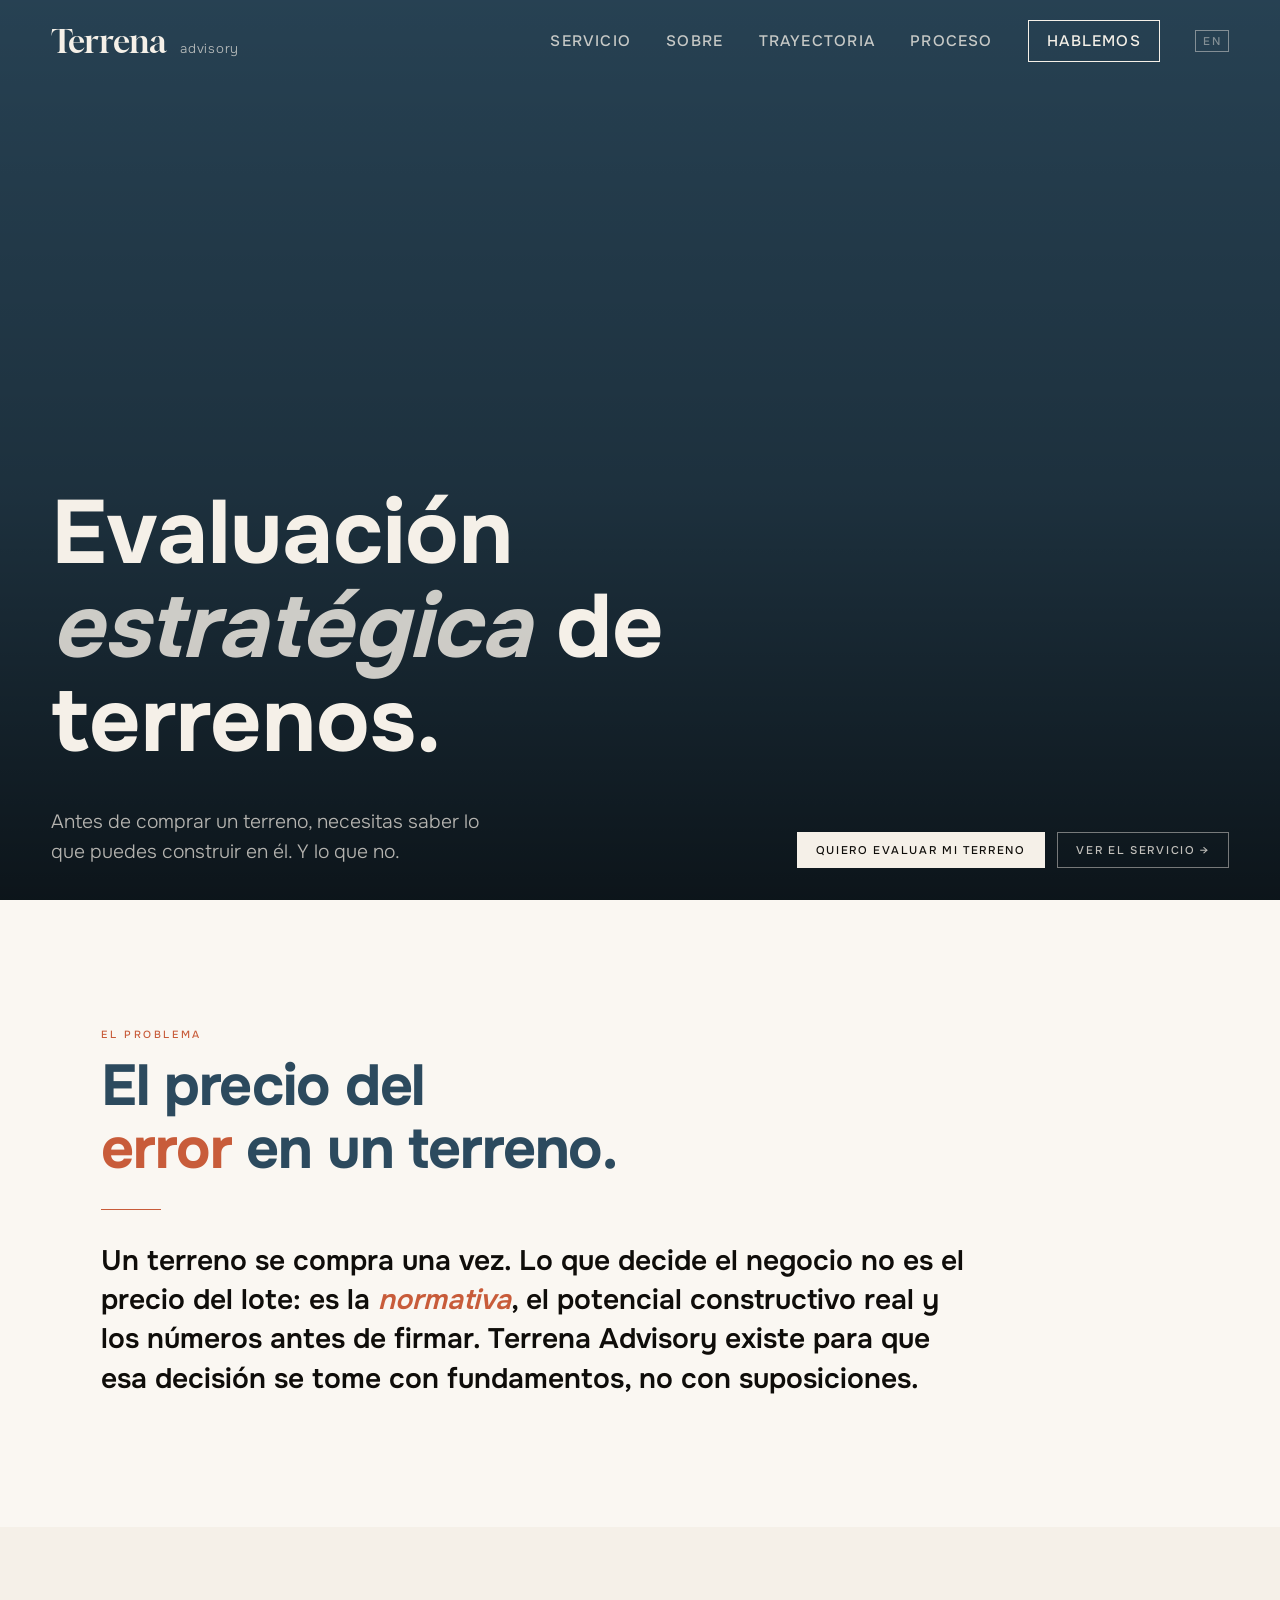
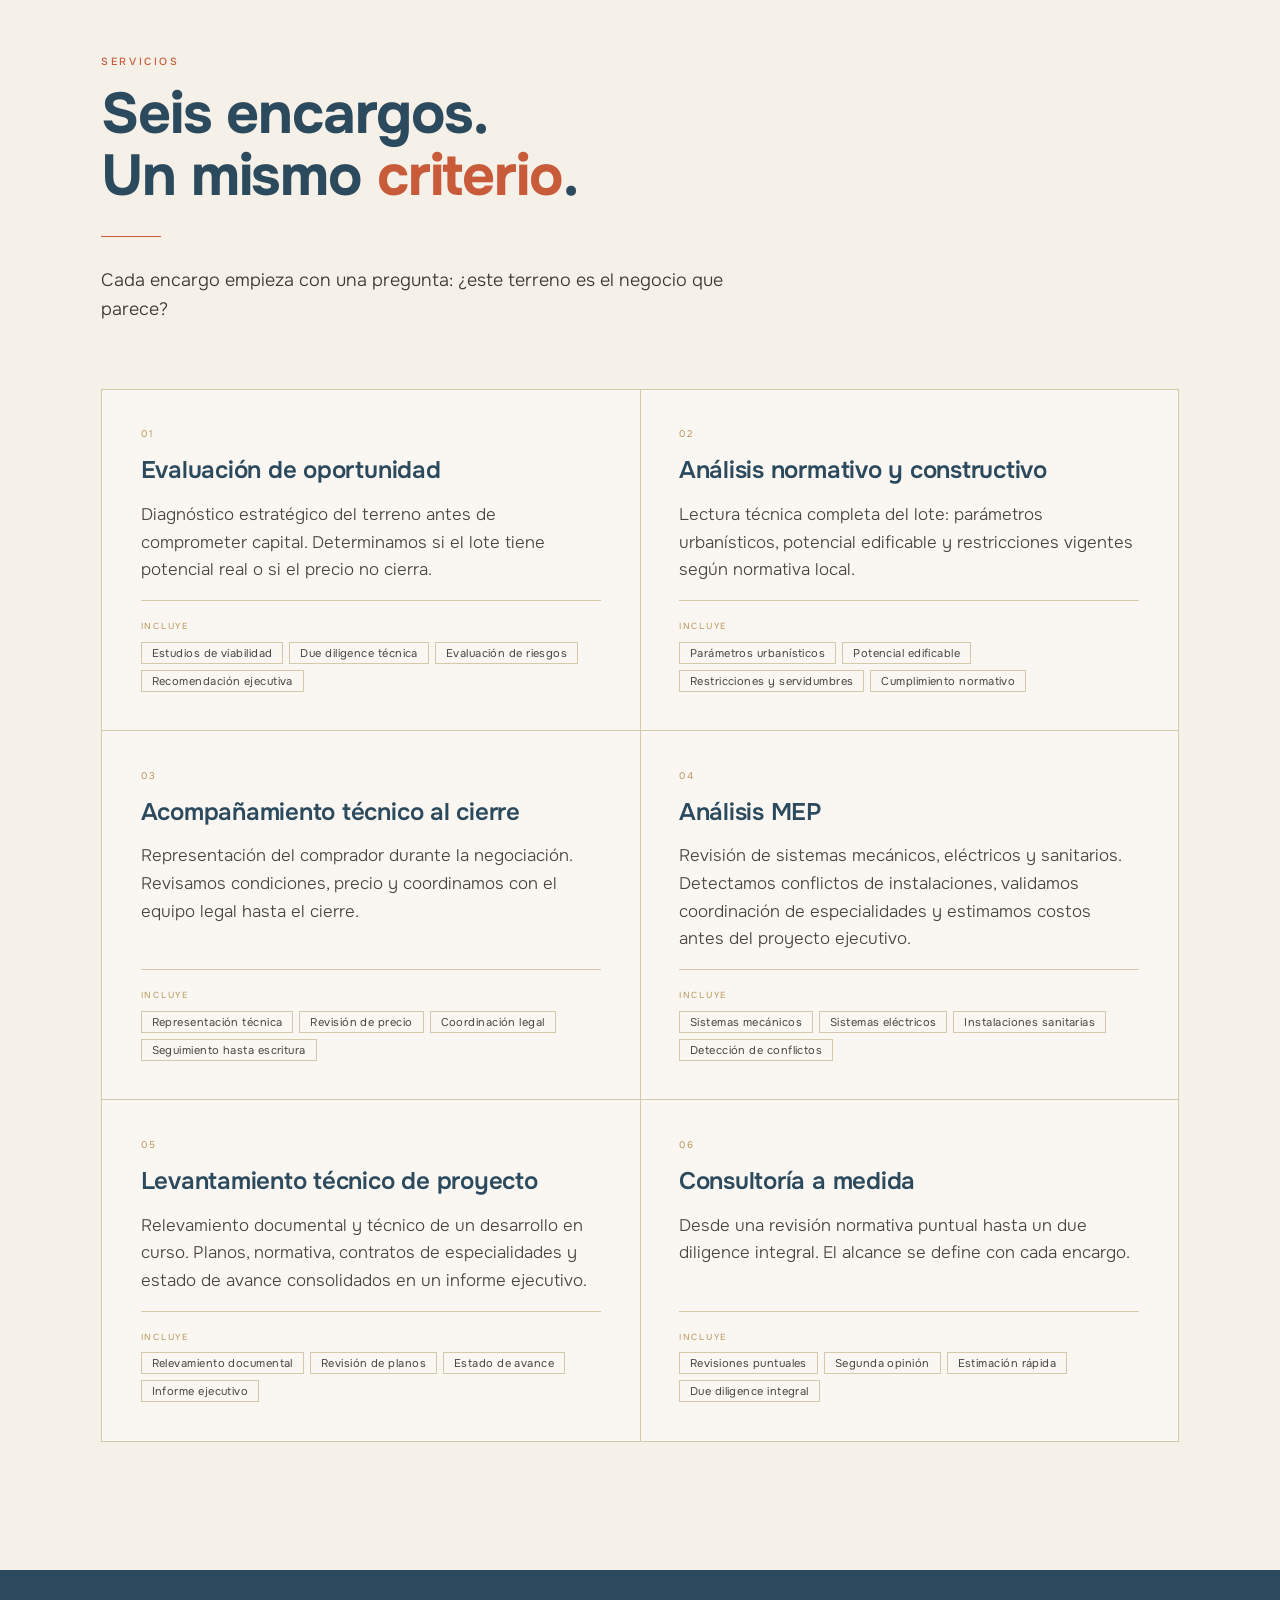
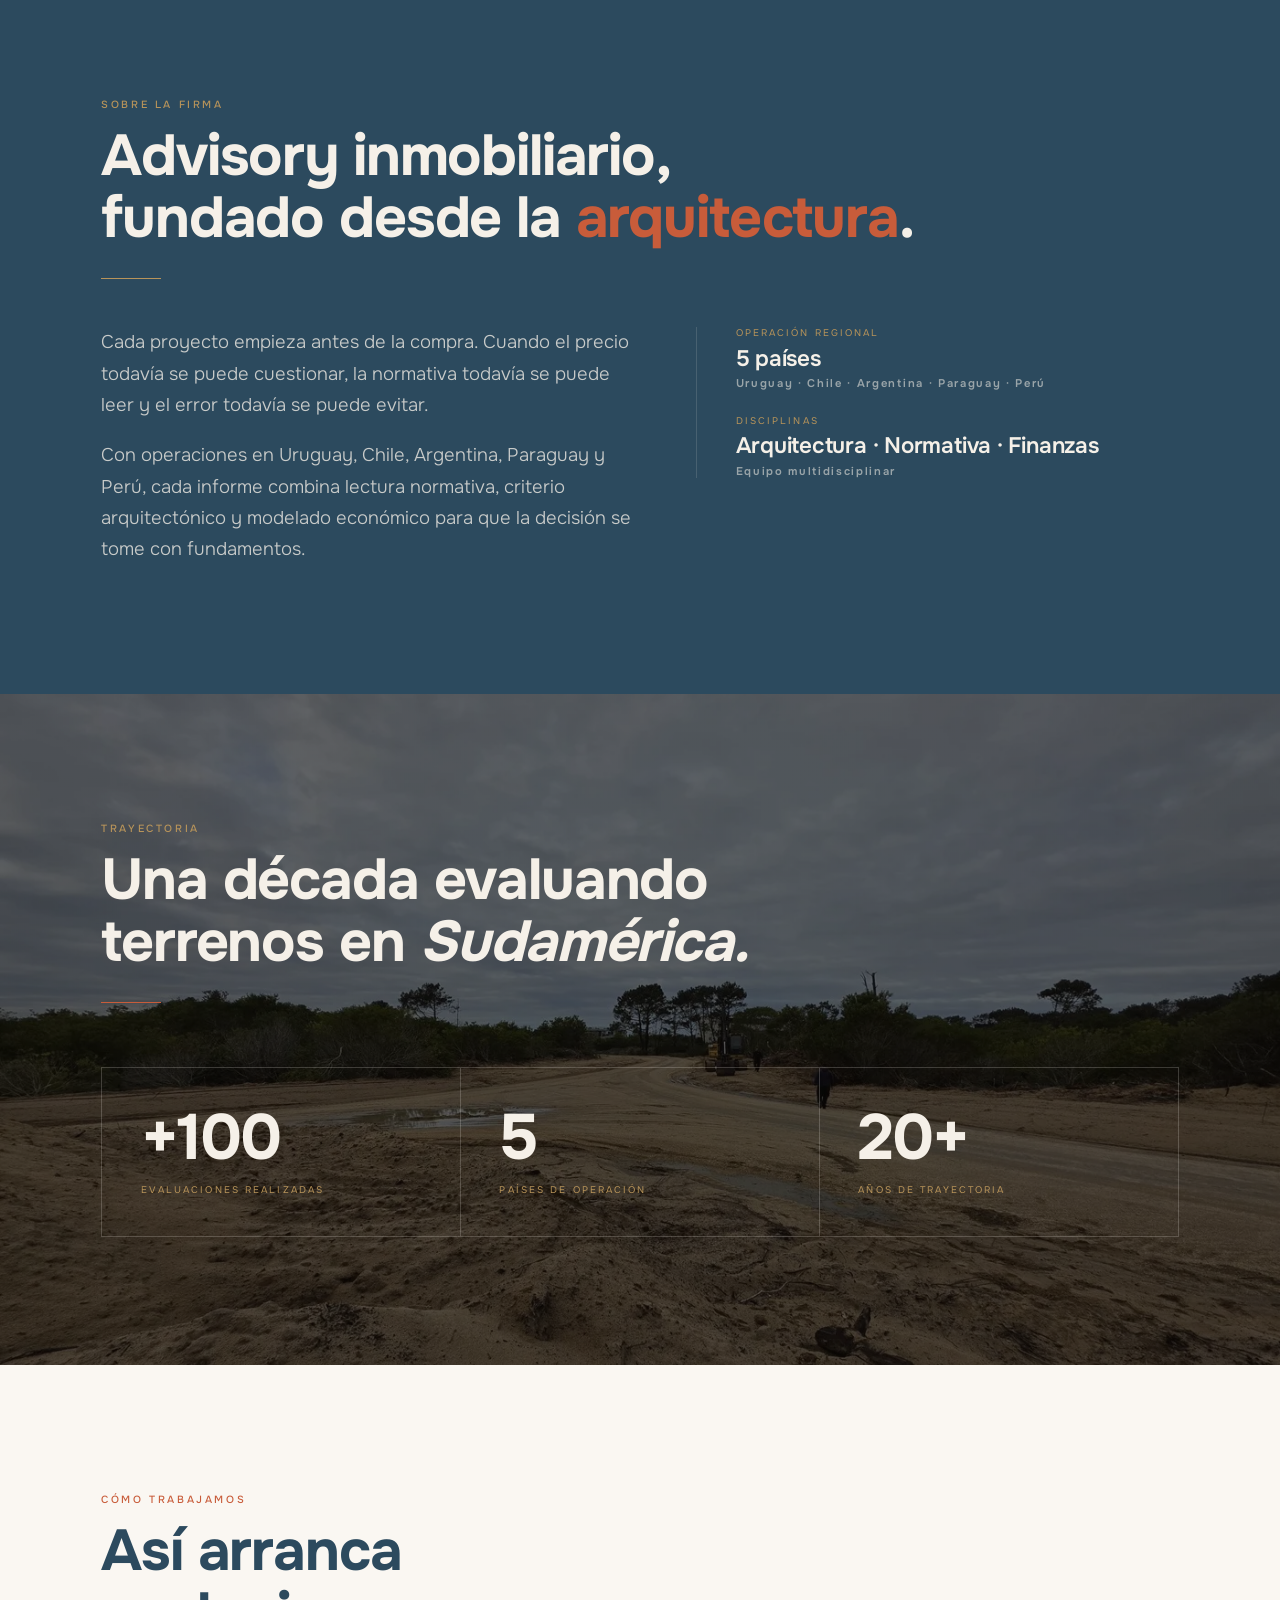
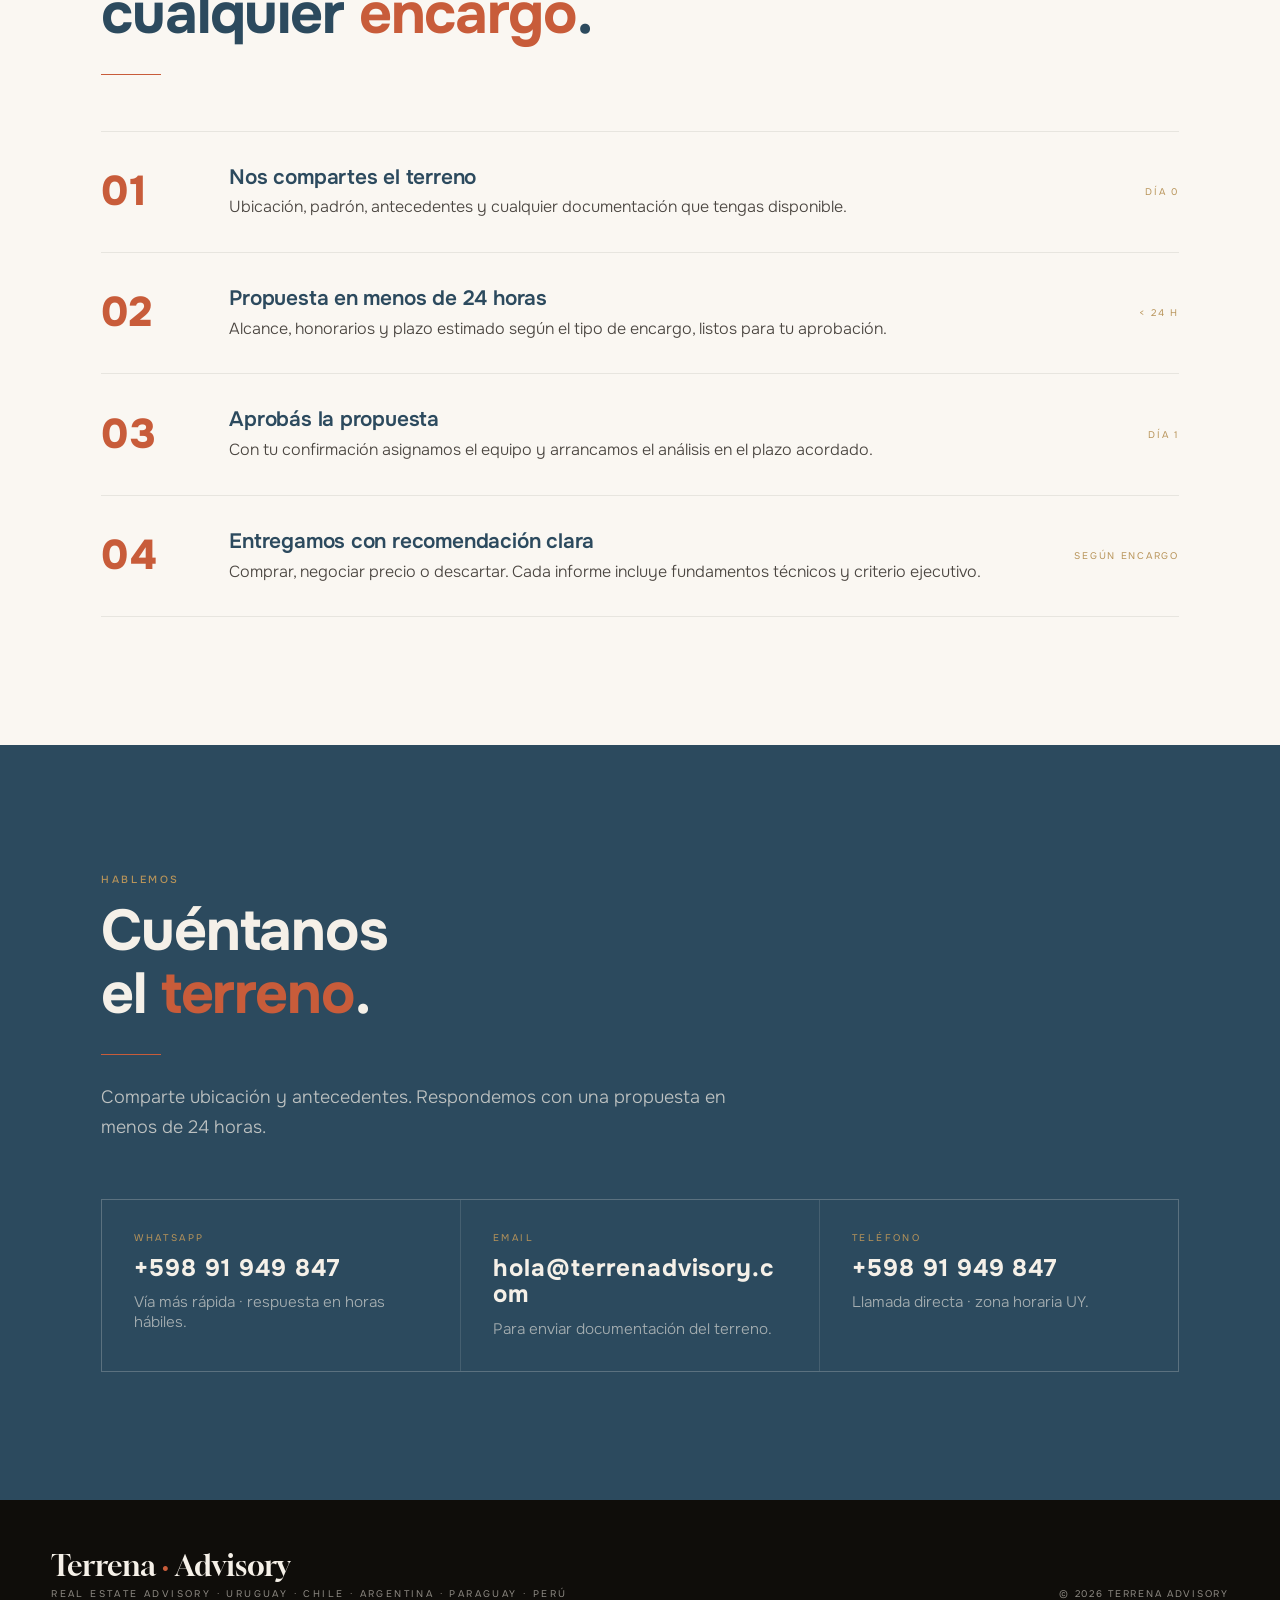
==== index.html @ b303e1d8 "Add MEP analysis and technical survey services (ES) — expand from 4 to 6 service cards" ====
<!DOCTYPE html>
<html lang="es">
<head>
<meta charset="UTF-8" />
<meta name="viewport" content="width=device-width, initial-scale=1.0" />
<title>Terrena Advisory — Evaluación estratégica de terrenos antes de comprar</title>
<meta name="description" content="Firma de advisory inmobiliario fundada desde la arquitectura. Evaluación normativa, potencial constructivo y viabilidad económica de terrenos en Uruguay, Chile, Argentina, Paraguay y Perú." />
<meta name="theme-color" content="#2c4a5e" />
<meta property="og:title" content="Terrena Advisory — Evaluación estratégica de terrenos" />
<meta property="og:description" content="Antes de comprar un terreno, necesitas saber exactamente qué puedes hacer con él. Firma de advisory inmobiliario en Uruguay, Chile, Argentina, Paraguay y Perú." />
<meta property="og:type" content="website" />
<meta property="og:url" content="https://terrenadvisory.com" />
<meta property="og:locale" content="es_ES" />
<meta name="twitter:card" content="summary_large_image" />

<link rel="preconnect" href="https://fonts.googleapis.com" />
<link rel="preconnect" href="https://fonts.gstatic.com" crossorigin />
<link rel="preload" as="style" href="https://fonts.googleapis.com/css2?family=Gloock&family=Onest:wght@100..900&display=swap" />
<link rel="stylesheet" href="https://fonts.googleapis.com/css2?family=Gloock&family=Onest:wght@100..900&display=swap" media="print" onload="this.media='all'" />
<noscript><link rel="stylesheet" href="https://fonts.googleapis.com/css2?family=Gloock&family=Onest:wght@100..900&display=swap" /></noscript>
<link rel="canonical" href="https://terrenadvisory.com/" />
<link rel="alternate" hreflang="es" href="https://terrenadvisory.com/" />
<link rel="alternate" hreflang="en" href="https://terrenadvisory.com/en/" />
<link rel="alternate" hreflang="x-default" href="https://terrenadvisory.com/" />

<link rel="stylesheet" href="css/style.css" />

<script type="application/ld+json">
{
  "@context": "https://schema.org",
  "@type": "ProfessionalService",
  "name": "Terrena Advisory",
  "url": "https://terrenadvisory.com",
  "description": "Firma de advisory inmobiliario especializada en evaluación pre-compra de terrenos.",
  "areaServed": ["Uruguay", "Chile", "Argentina", "Paraguay", "Perú"],
  "founder": {
    "@type": "Person",
    "name": "Diego Salinas Rivera"
  },
  "telephone": "+598 91949847",
  "email": "diego@terrenadvisory.com"
}
</script>
</head>
<body>

<!-- ── HEADER ── -->
<header class="site-header" id="siteHeader">
  <a href="#top" class="brand">
    <b>Terrena</b><i>advisory</i>
  </a>
  <nav class="nav">
    <a href="#servicios">Servicio</a>
    <a href="#sobre">Sobre</a>
    <a href="#casos">Trayectoria</a>
    <a href="#proceso">Proceso</a>
    <a href="#contacto" class="nav-cta">Hablemos</a>
    <a href="/en/" class="nav-lang">EN</a>
  </nav>
  <button class="hamburger" aria-label="Abrir menú" aria-expanded="false" id="hamburger">
    <span></span><span></span><span></span>
  </button>
</header>

<!-- mobile menu -->
<div class="mobile-menu" role="dialog" aria-modal="true" id="mobileMenu" aria-label="Menú de navegación">
  <a href="#servicios">Servicio</a>
  <a href="#sobre">Sobre</a>
  <a href="#casos">Trayectoria</a>
  <a href="#proceso">Proceso</a>
  <a href="#contacto" class="mobile-cta">Hablemos →</a>
  <a href="/en/" class="mobile-lang">EN</a>
</div>

<!-- ── HERO ── -->
<section class="hero" id="top">
  <video class="hero-video" autoplay muted loop playsinline>
    <source src="video/hero.mp4" type="video/mp4">
  </video>
  <div class="hero-overlay"></div>
  <div class="hero-inner">
    <h1 class="hero-title">
      Evaluación
      <em>estratégica</em>
      de terrenos.
    </h1>
    <div class="hero-bottom">
      <p class="hero-sub">
        Antes de comprar un terreno, necesitas saber lo que puedes construir en él. Y lo que no.
      </p>
      <div class="hero-actions">
        <a href="#contacto" class="btn btn-primary">Quiero evaluar mi terreno</a>
        <a href="#servicios" class="btn btn-ghost">Ver el servicio →</a>
      </div>
    </div>
  </div>
</section>

<!-- ── PITCH ── -->
<section class="pitch-bg">
  <div class="section-inner">
    <div class="section-label">El problema</div>
    <h2 class="section-title">El precio del<br><span class="accent">error</span> en un terreno.</h2>
    <div class="divider"></div>
    <p class="pitch-claim">
      Un terreno se compra una vez. Lo que decide el negocio no es el precio del lote: es la <em>normativa</em>, el potencial constructivo real y los números antes de firmar. Terrena Advisory existe para que esa decisión se tome con fundamentos, no con suposiciones.
    </p>
  </div>
</section>

<!-- ── SERVICIOS ── -->
<section class="pillars-bg" id="servicios">
  <div class="section-inner">
    <div class="section-label">Servicios</div>
    <h2 class="section-title">Seis encargos.<br>Un mismo <span class="accent">criterio</span>.</h2>
    <div class="divider"></div>
    <p class="section-intro">
      Cada encargo empieza con una pregunta: ¿este terreno es el negocio que parece?
    </p>

    <div class="pillars-grid">
      <article class="pillar">
        <div class="pillar-n">01</div>
        <h3 class="pillar-title">Evaluación de oportunidad</h3>
        <p class="pillar-body">
          Diagnóstico estratégico del terreno antes de comprometer capital. Determinamos si el lote tiene potencial real o si el precio no cierra.
        </p>
        <div class="pillar-sub">
          <div class="pillar-sub-label">Incluye</div>
          <div class="pillar-tags">
            <span class="pillar-tag">Estudios de viabilidad</span>
            <span class="pillar-tag">Due diligence técnica</span>
            <span class="pillar-tag">Evaluación de riesgos</span>
            <span class="pillar-tag">Recomendación ejecutiva</span>
          </div>
        </div>
      </article>

      <article class="pillar">
        <div class="pillar-n">02</div>
        <h3 class="pillar-title">Análisis normativo y constructivo</h3>
        <p class="pillar-body">
          Lectura técnica completa del lote: parámetros urbanísticos, potencial edificable y restricciones vigentes según normativa local.
        </p>
        <div class="pillar-sub">
          <div class="pillar-sub-label">Incluye</div>
          <div class="pillar-tags">
            <span class="pillar-tag">Parámetros urbanísticos</span>
            <span class="pillar-tag">Potencial edificable</span>
            <span class="pillar-tag">Restricciones y servidumbres</span>
            <span class="pillar-tag">Cumplimiento normativo</span>
          </div>
        </div>
      </article>

      <article class="pillar">
        <div class="pillar-n">03</div>
        <h3 class="pillar-title">Acompañamiento técnico al cierre</h3>
        <p class="pillar-body">
          Representación del comprador durante la negociación. Revisamos condiciones, precio y coordinamos con el equipo legal hasta el cierre.
        </p>
        <div class="pillar-sub">
          <div class="pillar-sub-label">Incluye</div>
          <div class="pillar-tags">
            <span class="pillar-tag">Representación técnica</span>
            <span class="pillar-tag">Revisión de precio</span>
            <span class="pillar-tag">Coordinación legal</span>
            <span class="pillar-tag">Seguimiento hasta escritura</span>
          </div>
        </div>
      </article>

      <article class="pillar">
        <div class="pillar-n">04</div>
        <h3 class="pillar-title">Análisis MEP</h3>
        <p class="pillar-body">
          Revisión de sistemas mecánicos, eléctricos y sanitarios. Detectamos conflictos de instalaciones, validamos coordinación de especialidades y estimamos costos antes del proyecto ejecutivo.
        </p>
        <div class="pillar-sub">
          <div class="pillar-sub-label">Incluye</div>
          <div class="pillar-tags">
            <span class="pillar-tag">Sistemas mecánicos</span>
            <span class="pillar-tag">Sistemas eléctricos</span>
            <span class="pillar-tag">Instalaciones sanitarias</span>
            <span class="pillar-tag">Detección de conflictos</span>
          </div>
        </div>
      </article>

      <article class="pillar">
        <div class="pillar-n">05</div>
        <h3 class="pillar-title">Levantamiento técnico de proyecto</h3>
        <p class="pillar-body">
          Relevamiento documental y técnico de un desarrollo en curso. Planos, normativa, contratos de especialidades y estado de avance consolidados en un informe ejecutivo.
        </p>
        <div class="pillar-sub">
          <div class="pillar-sub-label">Incluye</div>
          <div class="pillar-tags">
            <span class="pillar-tag">Relevamiento documental</span>
            <span class="pillar-tag">Revisión de planos</span>
            <span class="pillar-tag">Estado de avance</span>
            <span class="pillar-tag">Informe ejecutivo</span>
          </div>
        </div>
      </article>

      <article class="pillar">
        <div class="pillar-n">06</div>
        <h3 class="pillar-title">Consultoría a medida</h3>
        <p class="pillar-body">
          Desde una revisión normativa puntual hasta un due diligence integral. El alcance se define con cada encargo.
        </p>
        <div class="pillar-sub">
          <div class="pillar-sub-label">Incluye</div>
          <div class="pillar-tags">
            <span class="pillar-tag">Revisiones puntuales</span>
            <span class="pillar-tag">Segunda opinión</span>
            <span class="pillar-tag">Estimación rápida</span>
            <span class="pillar-tag">Due diligence integral</span>
          </div>
        </div>
      </article>
    </div>
  </div>
</section>

<!-- ── SOBRE ── -->
<section class="about-bg" id="sobre">
  <div class="section-inner">
    <div class="section-label">Sobre la firma</div>
    <h2 class="section-title">Advisory inmobiliario,<br>fundado desde la <span class="accent">arquitectura</span>.</h2>
    <div class="divider"></div>

    <div class="about-grid">
      <div class="about-text">
        <p>
          Cada proyecto empieza antes de la compra. Cuando el precio todavía se puede cuestionar, la normativa todavía se puede leer y el error todavía se puede evitar.
        </p>
        <p>
          Con operaciones en Uruguay, Chile, Argentina, Paraguay y Perú, cada informe combina lectura normativa, criterio arquitectónico y modelado económico para que la decisión se tome con fundamentos.
        </p>
      </div>
      <aside class="about-side">
        <div>
          <div class="about-fact-l">Operación regional</div>
          <div class="about-fact-v">5 países <small>Uruguay · Chile · Argentina · Paraguay · Perú</small></div>
        </div>
        <div>
          <div class="about-fact-l">Disciplinas</div>
          <div class="about-fact-v">Arquitectura · Normativa · Finanzas <small>Equipo multidisciplinar</small></div>
        </div>
      </aside>
    </div>
  </div>
</section>

<!-- ── TRAYECTORIA ── -->
<section class="trayectoria-bg" id="casos">
  <div class="section-inner">
    <div class="section-label">Trayectoria</div>
    <h2 class="section-title">Una década evaluando<br>terrenos en <em>Sudamérica.</em></h2>
    <div class="divider"></div>

    <div class="tray-grid">
      <div class="tray-stat">
        <div class="tray-n">+100</div>
        <div class="tray-l">Evaluaciones realizadas</div>
      </div>
      <div class="tray-stat">
        <div class="tray-n">5</div>
        <div class="tray-l">Países de operación</div>
      </div>
      <div class="tray-stat">
        <div class="tray-n">20+</div>
        <div class="tray-l">Años de trayectoria</div>
      </div>
    </div>

  </div>
</section>

<!-- ── PROCESO ── -->
<section class="process-bg" id="proceso">
  <div class="section-inner">
    <div class="section-label">Cómo trabajamos</div>
    <h2 class="section-title">Así arranca<br>cualquier <span class="accent">encargo</span>.</h2>
    <div class="divider"></div>
    <ol class="process-list">
      <li class="process-step">
        <div class="process-n">01</div>
        <div class="process-text">
          <h3>Nos compartes el terreno</h3>
          <p>Ubicación, padrón, antecedentes y cualquier documentación que tengas disponible.</p>
        </div>
        <div class="process-eta">Día 0</div>
      </li>
      <li class="process-step">
        <div class="process-n">02</div>
        <div class="process-text">
          <h3>Propuesta en menos de 24 horas</h3>
          <p>Alcance, honorarios y plazo estimado según el tipo de encargo, listos para tu aprobación.</p>
        </div>
        <div class="process-eta">&lt; 24 h</div>
      </li>
      <li class="process-step">
        <div class="process-n">03</div>
        <div class="process-text">
          <h3>Aprobás la propuesta</h3>
          <p>Con tu confirmación asignamos el equipo y arrancamos el análisis en el plazo acordado.</p>
        </div>
        <div class="process-eta">Día 1</div>
      </li>
      <li class="process-step">
        <div class="process-n">04</div>
        <div class="process-text">
          <h3>Entregamos con recomendación clara</h3>
          <p>Comprar, negociar precio o descartar. Cada informe incluye fundamentos técnicos y criterio ejecutivo.</p>
        </div>
        <div class="process-eta">Según encargo</div>
      </li>
    </ol>
  </div>
</section>

<!-- ── CONTACTO ── -->
<section class="contact-bg" id="contacto">
  <div class="section-inner">
    <div class="section-label">Hablemos</div>
    <h2 class="section-title">Cuéntanos<br>el <span class="accent">terreno</span>.</h2>
    <div class="divider"></div>
    <p class="section-intro">
      Comparte ubicación y antecedentes. Respondemos con una propuesta en menos de 24 horas.
    </p>

    <div class="contact-grid">
      <a class="contact-card" href="https://wa.me/59891949847" target="_blank" rel="noopener">
        <div class="contact-card-l">WhatsApp</div>
        <div class="contact-card-v">+598 91 949 847</div>
        <div class="contact-card-d">Vía más rápida · respuesta en horas hábiles.</div>
      </a>
      <a class="contact-card" href="mailto:hola@terrenadvisory.com">
        <div class="contact-card-l">Email</div>
        <div class="contact-card-v">hola@terrenadvisory.com</div>
        <div class="contact-card-d">Para enviar documentación del terreno.</div>
      </a>
      <a class="contact-card" href="tel:+59891949847">
        <div class="contact-card-l">Teléfono</div>
        <div class="contact-card-v">+598 91 949 847</div>
        <div class="contact-card-d">Llamada directa · zona horaria UY.</div>
      </a>
    </div>
  </div>
</section>

<!-- ── FOOTER ── -->
<footer class="site-footer">
  <div class="footer-inner">
    <div>
      <div class="footer-brand">Terrena <span>·</span> Advisory</div>
      <div class="footer-tag">Real estate advisory · Uruguay · Chile · Argentina · Paraguay · Perú</div>
    </div>
    <div class="footer-meta">
      © <span id="year"></span> Terrena Advisory
    </div>
  </div>
</footer>

<script src="js/main.js"></script>
</body>
</html>
---- css/style.css ----
/* ──────────────────────────────────────────────────────────
   TERRENA ADVISORY — sitio
   Lenguaje: Costa Este (Bebas Neue / Cormorant Garamond / DM Mono)
   Énfasis: contemporáneo, aireado, sin ruido.
   ────────────────────────────────────────────────────────── */

:root {
  --ink: #0f0d0a;
  --paper: #f5f0e8;
  --sand: #d4c9a8;
  --ocean: #2c4a5e;
  --foam: #e8ede4;
  --coral: #c85c3a;
  --gold: #b8945a;
  --pale: #faf7f2;
  --mist: rgba(44, 74, 94, 0.08);
  --rule: rgba(15, 13, 10, 0.08);

  --f-display: 'Bebas Neue', sans-serif;
  --f-serif: 'Onest', sans-serif;
  --f-sans: 'Onest', sans-serif;

  --max: 1180px;
  --gutter: clamp(1.5rem, 4vw, 4rem);
}

* { margin: 0; padding: 0; box-sizing: border-box; }
html { scroll-behavior: smooth; }
body {
  font-family: var(--f-sans);
  font-optical-sizing: auto;
  background: var(--pale);
  color: var(--ink);
  -webkit-font-smoothing: antialiased;
  text-rendering: optimizeLegibility;
  overflow-x: hidden;
}
img { max-width: 100%; display: block; }
a { color: inherit; }

/* ── HEADER ─────────────────────────── */
.site-header {
  position: fixed;
  top: 0; left: 0; right: 0;
  z-index: 50;
  display: flex;
  justify-content: space-between;
  align-items: center;
  padding: 1.25rem var(--gutter);
  background: transparent;
  transition: background .35s ease, border-color .35s ease, color .35s ease;
  border-bottom: 1px solid transparent;
  color: var(--paper);
}
.site-header.is-scrolled {
  background: rgba(250, 247, 242, 0.92);
  backdrop-filter: blur(12px);
  -webkit-backdrop-filter: blur(12px);
  border-bottom-color: var(--rule);
  color: var(--ink);
}
.brand {
  font-family: var(--f-sans);
  font-size: 2rem;
  letter-spacing: 0;
  text-transform: none;
  text-decoration: none;
  display: inline-flex;
  gap: 0.4em;
  align-items: baseline;
}
.brand b {
  font-family: 'Gloock', serif;
  font-weight: 400;
}
.brand i {
  font-family: var(--f-sans);
  font-style: normal;
  font-weight: 300;
  letter-spacing: 0.06em;
  text-transform: none;
  font-size: 0.82rem;
  opacity: 0.7;
}
.nav {
  display: flex;
  gap: 2.2rem;
  align-items: center;
}
.nav a {
  font-family: var(--f-sans);
  font-size: 0.95rem;
  letter-spacing: 0.08em;
  text-transform: uppercase;
  font-weight: 500;
  text-decoration: none;
  opacity: 0.78;
  transition: opacity .2s;
}
.nav a:hover { opacity: 1; }
.nav .nav-cta {
  padding: 0.65em 1.2em;
  border: 1px solid currentColor;
  opacity: 1;
}
.nav .nav-cta:hover { background: var(--coral); border-color: var(--coral); color: var(--paper); }
.nav .nav-lang {
  font-size: 0.7rem;
  letter-spacing: 0.14em;
  opacity: 0.45;
  padding: 0.28em 0.6em;
  border: 1px solid currentColor;
}
.nav .nav-lang:hover { opacity: 1; }

.hamburger {
  display: none;
  background: none;
  border: 0;
  width: 32px;
  height: 24px;
  position: relative;
  cursor: pointer;
}
.hamburger span {
  position: absolute;
  left: 0; right: 0;
  height: 1.5px;
  background: currentColor;
  transition: transform .25s, opacity .2s, top .25s;
}
.hamburger span:nth-child(1) { top: 4px; }
.hamburger span:nth-child(2) { top: 11px; }
.hamburger span:nth-child(3) { top: 18px; }
body.menu-open .hamburger span:nth-child(1) { top: 11px; transform: rotate(45deg); }
body.menu-open .hamburger span:nth-child(2) { opacity: 0; }
body.menu-open .hamburger span:nth-child(3) { top: 11px; transform: rotate(-45deg); }

/* mobile sheet */
.mobile-menu {
  position: fixed;
  inset: 0;
  z-index: 40;
  background: var(--ocean);
  color: var(--paper);
  padding: 6rem var(--gutter) 3rem;
  display: flex;
  flex-direction: column;
  gap: 1.4rem;
  transform: translateY(-100%);
  transition: transform .35s ease;
}
body.menu-open .mobile-menu { transform: translateY(0); }
.mobile-menu a {
  font-family: var(--f-sans);
  font-weight: 700;
  font-size: 2.2rem;
  letter-spacing: 0.04em;
  text-decoration: none;
}
.mobile-menu .mobile-cta {
  margin-top: 1.5rem;
  font-family: var(--f-sans);
  font-size: 0.75rem;
  letter-spacing: 0.25em;
  text-transform: uppercase;
  padding: 1em 1.5em;
  border: 1px solid var(--gold);
  align-self: flex-start;
  color: var(--gold);
}

/* ── HERO ───────────────────────────── */
.hero {
  min-height: 100vh;
  color: var(--paper);
  position: relative;
  display: flex;
  flex-direction: column;
  justify-content: flex-end;
  padding: 0 var(--gutter) 0;
  overflow: hidden;
}

/* video de fondo */
.hero-video {
  position: absolute;
  inset: 0;
  width: 100%;
  height: 100%;
  object-fit: cover;
  object-position: center;
  background-color: var(--ocean);
}
@media (prefers-reduced-motion: reduce) {
  .hero-video { display: none; }
}

/* gradiente para legibilidad del texto */
.hero-overlay {
  position: absolute;
  inset: 0;
  background: linear-gradient(
    to top,
    rgba(0,0,0,0.72) 0%,
    rgba(0,0,0,0.35) 45%,
    rgba(0,0,0,0.12) 100%
  );
}

.hero-inner {
  position: relative;
  z-index: 2;
  max-width: var(--max);
  margin: 0 auto;
  width: 100%;
  padding: clamp(4rem, 8vw, 7rem) 0 2rem;
  display: flex;
  flex-direction: column;
  flex: 1;
  justify-content: flex-end;
}

.hero-eyebrow {
  font-family: var(--f-sans);
  font-size: 0.65rem;
  letter-spacing: 0.22em;
  text-transform: uppercase;
  font-weight: 500;
  color: rgba(245, 240, 232, 0.65);
  margin-bottom: 1.6rem;
}

.hero-title {
  font-family: var(--f-serif);
  font-size: clamp(2.8rem, 7vw, 6.5rem);
  line-height: 1.05;
  font-weight: 700;
  color: var(--paper);
  max-width: 820px;
}
.hero-title em {
  font-style: italic;
  color: rgba(245, 240, 232, 0.82);
}

.hero-bottom {
  display: flex;
  align-items: flex-end;
  justify-content: space-between;
  gap: clamp(2rem, 5vw, 5rem);
  margin-top: 2.4rem;
  flex-wrap: wrap;
}

.hero-sub {
  font-family: var(--f-sans);
  font-size: clamp(1rem, 1.5vw, 1.25rem);
  font-weight: 300;
  line-height: 1.6;
  color: rgba(245, 240, 232, 0.72);
  max-width: 440px;
}

.hero-actions {
  display: flex;
  flex-wrap: wrap;
  gap: 0.8rem;
  flex-shrink: 0;
}

.btn {
  font-family: var(--f-sans);
  font-size: 0.7rem;
  letter-spacing: 0.15em;
  text-transform: uppercase;
  font-weight: 500;
  padding: 0.9em 1.6em;
  border: 1px solid currentColor;
  background: transparent;
  color: inherit;
  cursor: pointer;
  text-decoration: none;
  transition: background .2s, color .2s, border-color .2s;
  display: inline-flex;
  align-items: center;
  gap: 0.6em;
}
.btn-primary {
  background: var(--paper);
  border-color: var(--paper);
  color: var(--ink);
}
.btn-primary:hover { background: transparent; color: var(--paper); }
.btn-ghost { color: rgba(245, 240, 232, 0.78); border-color: rgba(245, 240, 232, 0.45); }
.btn-ghost:hover { color: var(--paper); border-color: var(--paper); }
.btn-dark {
  background: var(--ocean);
  border-color: var(--ocean);
  color: var(--paper);
}
.btn-dark:hover { background: var(--ink); border-color: var(--ink); }

/* barra de stats al pie del hero */
.hero-meta {
  position: relative;
  z-index: 2;
  display: flex;
  align-items: center;
  gap: 0;
  background: rgba(255,255,255,0.06);
  backdrop-filter: blur(10px);
  -webkit-backdrop-filter: blur(10px);
  border-top: 1px solid rgba(245, 240, 232, 0.12);
  margin: 0 calc(var(--gutter) * -1);
  padding: 0 var(--gutter);
}
.hero-meta-item {
  display: flex;
  flex-direction: column;
  gap: 0.25rem;
  padding: 1.4rem 2.5rem 1.4rem 0;
}
.hero-meta-sep {
  width: 1px;
  height: 2rem;
  background: rgba(245, 240, 232, 0.15);
  margin-right: 2.5rem;
}
.hero-meta-n {
  font-family: var(--f-display);
  font-size: 1.9rem;
  color: var(--paper);
  letter-spacing: 0.04em;
  line-height: 1;
}
.hero-meta-l {
  font-family: var(--f-sans);
  font-size: 0.55rem;
  letter-spacing: 0.18em;
  text-transform: uppercase;
  color: rgba(245, 240, 232, 0.45);
}

/* ── SECCIONES BASE ─────────────────── */
section { position: relative; }
.section-inner {
  max-width: var(--max);
  margin: 0 auto;
  padding: clamp(5rem, 10vw, 8rem) var(--gutter);
}
.section-label {
  font-family: var(--f-sans);
  font-size: 0.65rem;
  letter-spacing: 0.25em;
  text-transform: uppercase;
  color: var(--coral);
  margin-bottom: 0.9rem;
  font-weight: 500;
}
.section-title {
  font-family: var(--f-serif);
  font-size: clamp(2.4rem, 4.5vw, 4.2rem);
  font-weight: 700;
  line-height: 1.08;
  letter-spacing: -0.02em;
  color: var(--ocean);
}
.section-title .accent { color: var(--coral); }
.divider {
  width: 60px;
  height: 1px;
  background: var(--coral);
  margin: 1.8rem 0;
}
.section-intro {
  font-size: clamp(1.1rem, 1.4vw, 1.32rem);
  font-weight: 300;
  line-height: 1.65;
  color: #3a3530;
  max-width: 680px;
}

/* ── INTRO / PITCH ──────────────────── */
.pitch-bg { background: var(--pale); }
.pitch-claim {
  font-family: var(--f-serif);
  font-size: clamp(1.4rem, 2.2vw, 2rem);
  line-height: 1.4;
  font-weight: 600;
  color: var(--ink);
  max-width: 880px;
  margin-top: 2rem;
}
.pitch-claim em {
  font-style: italic;
  color: var(--coral);
}

/* ── 4 PILARES ──────────────────────── */
.pillars-bg { background: var(--paper); }
.pillars-grid {
  display: grid;
  grid-template-columns: repeat(2, 1fr);
  gap: 1px;
  margin-top: 4rem;
  background: var(--sand);
  border: 1px solid var(--sand);
}
.pillar {
  background: var(--pale);
  padding: clamp(2rem, 3vw, 2.8rem);
  display: flex;
  flex-direction: column;
  gap: 1rem;
  min-height: 240px;
}
.pillar-n {
  font-family: var(--f-sans);
  font-size: 0.6rem;
  letter-spacing: 0.25em;
  color: var(--gold);
}
.pillar-time {
  font-family: var(--f-sans);
  font-size: 0.7rem;
  font-weight: 500;
  color: var(--ocean);
  letter-spacing: 0.04em;
  margin-top: -0.4rem;
}
.pillar-title {
  font-family: var(--f-serif);
  font-size: 1.5rem;
  font-weight: 600;
  letter-spacing: -0.01em;
  color: var(--ocean);
  line-height: 1.2;
}
.pillar-body {
  font-size: 1.05rem;
  font-weight: 300;
  line-height: 1.65;
  color: #4a4540;
}
.pillar-sub {
  margin-top: auto;
  padding-top: 1.2rem;
  border-top: 1px solid var(--sand);
}
.pillar-sub-label {
  font-size: 0.55rem;
  letter-spacing: 0.2em;
  text-transform: uppercase;
  color: var(--gold);
  margin-bottom: 0.6rem;
}
.pillar-tags {
  display: flex;
  flex-wrap: wrap;
  gap: 6px;
}
.pillar-tag {
  font-size: 0.7rem;
  color: #4a4540;
  border: 1px solid var(--sand);
  padding: 3px 10px;
  letter-spacing: 0.04em;
}

/* ── SOBRE ──────────────────────────── */
.about-bg { background: var(--ocean); color: var(--paper); }
.about-bg .section-label { color: var(--gold); }
.about-bg .section-title { color: var(--paper); }
.about-bg .divider { background: var(--gold); }
.about-grid {
  display: grid;
  grid-template-columns: 1.1fr 1fr;
  gap: clamp(2rem, 5vw, 5rem);
  margin-top: 3rem;
  align-items: start;
}
.about-text p {
  font-size: 1.15rem;
  line-height: 1.7;
  font-weight: 300;
  color: rgba(245, 240, 232, 0.78);
}
.about-text p + p { margin-top: 1.2rem; }
.about-side {
  border-left: 1px solid rgba(245, 240, 232, 0.14);
  padding-left: clamp(1.5rem, 3vw, 2.5rem);
  display: flex;
  flex-direction: column;
  gap: 1.5rem;
}
.about-fact-l {
  font-family: var(--f-sans);
  font-size: 0.6rem;
  letter-spacing: 0.22em;
  text-transform: uppercase;
  color: var(--gold);
  margin-bottom: 0.4rem;
}
.about-fact-v {
  font-family: var(--f-serif);
  font-size: 1.4rem;
  font-weight: 600;
  letter-spacing: -0.01em;
  line-height: 1.2;
  color: var(--paper);
}
.about-fact-v small {
  font-family: var(--f-sans);
  font-size: 0.7rem;
  letter-spacing: 0.15em;
  color: rgba(245, 240, 232, 0.55);
  display: block;
  margin-top: 0.3rem;
}

/* ── TRAYECTORIA ────────────────────── */
.trayectoria-bg {
  background-image: linear-gradient(rgba(10,8,6,0.62), rgba(10,8,6,0.62)),
                    url('../images/terreno-barrio.webp');
  background-size: cover;
  background-position: center 40%;
  color: var(--paper);
}
.trayectoria-bg .section-label { color: var(--gold); }
.trayectoria-bg .section-title { color: var(--paper); }
.trayectoria-bg .divider { background: var(--coral); }

.tray-grid {
  display: grid;
  grid-template-columns: repeat(3, 1fr);
  gap: 0;
  margin-top: 4rem;
  border-top: 1px solid rgba(245, 240, 232, 0.2);
  border-left: 1px solid rgba(245, 240, 232, 0.2);
}
.tray-stat {
  padding: clamp(2rem, 3vw, 3rem);
  border-right: 1px solid rgba(245, 240, 232, 0.2);
  border-bottom: 1px solid rgba(245, 240, 232, 0.2);
}
.tray-n {
  font-family: var(--f-serif);
  font-size: clamp(3rem, 5vw, 4.5rem);
  font-weight: 700;
  line-height: 1;
  color: var(--paper);
  letter-spacing: -0.03em;
}
.tray-l {
  font-family: var(--f-sans);
  font-size: 0.6rem;
  letter-spacing: 0.22em;
  text-transform: uppercase;
  color: var(--gold);
  margin-top: 0.8rem;
  line-height: 1.5;
}

.tray-tipos {
  margin-top: 3rem;
  padding-top: 2rem;
  border-top: 1px solid var(--rule);
  display: flex;
  align-items: baseline;
  gap: clamp(2rem, 5vw, 5rem);
  flex-wrap: wrap;
}
.tray-mercados {
  margin-top: 1.2rem;
  display: flex;
  align-items: baseline;
  gap: clamp(2rem, 5vw, 5rem);
  flex-wrap: wrap;
}
.tray-tipos-label {
  font-family: var(--f-sans);
  font-size: 0.58rem;
  letter-spacing: 0.3em;
  text-transform: uppercase;
  color: var(--coral);
  white-space: nowrap;
  min-width: 130px;
}
.tray-tipos-list {
  display: flex;
  flex-wrap: wrap;
  gap: 0.5rem 1.2rem;
}
.tray-tipos-list span {
  font-family: var(--f-sans);
  font-size: 1rem;
  font-weight: 300;
  color: #3a3530;
}

/* ── PROCESO ────────────────────────── */
.process-bg { background: var(--pale); }
.process-list {
  display: grid;
  grid-template-columns: 1fr;
  margin-top: 3.5rem;
  border-top: 1px solid var(--rule);
}
.process-step {
  display: grid;
  grid-template-columns: 80px 1fr auto;
  gap: clamp(1.5rem, 4vw, 3rem);
  align-items: center;
  padding: clamp(1.6rem, 2.5vw, 2.2rem) 0;
  border-bottom: 1px solid var(--rule);
  transition: padding-left .25s ease, background .25s ease;
}
.process-step:hover {
  padding-left: 1rem;
  background: rgba(184, 148, 90, 0.05);
}
.process-n {
  font-family: var(--f-sans);
  font-weight: 800;
  font-size: 2.6rem;
  color: var(--coral);
  letter-spacing: 0.04em;
  line-height: 1;
}
.process-text h3 {
  font-family: var(--f-serif);
  font-size: 1.3rem;
  font-weight: 600;
  color: var(--ocean);
  line-height: 1.25;
  letter-spacing: -0.01em;
}
.process-text p {
  font-size: 1rem;
  font-weight: 300;
  line-height: 1.6;
  color: #4a4540;
  margin-top: 0.3rem;
}
.process-eta {
  font-family: var(--f-sans);
  font-size: 0.6rem;
  letter-spacing: 0.18em;
  text-transform: uppercase;
  color: var(--gold);
  text-align: right;
  white-space: nowrap;
}

/* ── SERVICIOS ACCORDION ────────────── */
.services-bg { background: var(--pale); }

.svc-accordion {
  margin-top: 3.5rem;
  border-top: 1px solid var(--rule);
}
.svc-item {
  border-bottom: 1px solid var(--rule);
}
.svc-trigger {
  width: 100%;
  display: flex;
  align-items: center;
  gap: 1.2rem;
  padding: 2.2rem 0;
  background: none;
  border: 0;
  cursor: pointer;
  text-align: left;
  color: var(--ink);
  transition: color .2s;
}
.svc-trigger:hover { color: var(--ocean); }
.svc-name {
  font-family: var(--f-sans);
  font-size: clamp(1.8rem, 3.5vw, 3rem);
  font-weight: 700;
  line-height: 1;
  flex: 1;
  letter-spacing: -0.02em;
}
.svc-abbr {
  font-family: var(--f-sans);
  font-size: 0.58rem;
  font-weight: 500;
  letter-spacing: 0.22em;
  text-transform: uppercase;
  color: var(--coral);
  border: 1px solid var(--coral);
  padding: 0.35em 0.75em;
  flex-shrink: 0;
}
.svc-icon {
  font-family: var(--f-sans);
  font-size: 1.8rem;
  font-weight: 300;
  color: var(--ink);
  transition: transform .3s ease;
  width: 28px;
  text-align: center;
  flex-shrink: 0;
  line-height: 1;
}
.svc-item.is-open .svc-icon {
  transform: rotate(45deg);
}
.svc-body {
  overflow: hidden;
  max-height: 0;
  transition: max-height .35s ease;
}
.svc-item.is-open .svc-body {
  max-height: 500px;
}
.svc-list {
  list-style: none;
  padding: 0 0 2.8rem 0;
  display: flex;
  flex-direction: column;
  gap: 1rem;
  max-width: 680px;
}
.svc-list li {
  font-size: 1.05rem;
  font-weight: 300;
  line-height: 1.5;
  color: #3a3530;
  padding-left: 1.6rem;
  position: relative;
}
.svc-list li::before {
  content: '—';
  position: absolute;
  left: 0;
  color: var(--coral);
  font-weight: 400;
}

/* ── COMERCIAL / ANCLA ──────────────── */
.commercial-bg { background: var(--ink); color: var(--paper); }
.commercial-bg .section-label { color: var(--gold); }
.commercial-grid {
  display: grid;
  grid-template-columns: 1fr 1fr;
  gap: clamp(2rem, 5vw, 5rem);
  margin-top: 3rem;
  align-items: center;
}
.commercial-quote {
  font-family: var(--f-serif);
  font-size: clamp(1.4rem, 2vw, 1.9rem);
  font-weight: 400;
  line-height: 1.45;
  color: var(--paper);
  font-style: italic;
}
.commercial-quote em { color: var(--coral); font-style: normal; font-weight: 500; }
.commercial-fact {
  border-left: 1px solid rgba(245, 240, 232, 0.12);
  padding-left: 2rem;
}
.commercial-fact-n {
  font-family: var(--f-sans);
  font-weight: 800;
  font-size: clamp(3rem, 6vw, 5rem);
  color: var(--gold);
  letter-spacing: 0.03em;
  line-height: 1;
}
.commercial-fact-l {
  font-family: var(--f-sans);
  font-size: 0.65rem;
  letter-spacing: 0.22em;
  text-transform: uppercase;
  color: rgba(245, 240, 232, 0.5);
  margin-top: 0.8rem;
}
.commercial-fact-d {
  font-size: 1.05rem;
  font-weight: 300;
  color: rgba(245, 240, 232, 0.72);
  line-height: 1.55;
  margin-top: 1rem;
}

/* ── CONTACTO / CTA ─────────────────── */
.contact-bg { background: var(--ocean); color: var(--paper); }
.contact-bg .section-label { color: var(--gold); }
.contact-bg .section-title { color: var(--paper); }
.contact-bg .divider { background: var(--coral); }
.contact-bg .section-intro { color: rgba(245, 240, 232, 0.72); }
.contact-grid {
  display: grid;
  grid-template-columns: repeat(3, 1fr);
  gap: 1px;
  background: rgba(245, 240, 232, 0.12);
  border: 1px solid rgba(245, 240, 232, 0.12);
  margin-top: 3.5rem;
}
.contact-card {
  background: var(--ocean);
  padding: clamp(1.8rem, 2.5vw, 2.4rem);
  display: flex;
  flex-direction: column;
  gap: 0.7rem;
  text-decoration: none;
  color: var(--paper);
  transition: background .25s ease;
}
.contact-card:hover { background: rgba(15, 13, 10, 0.4); }
.contact-card-l {
  font-family: var(--f-sans);
  font-size: 0.6rem;
  letter-spacing: 0.25em;
  text-transform: uppercase;
  color: var(--gold);
}
.contact-card-v {
  font-family: var(--f-sans);
  font-weight: 700;
  font-size: 1.5rem;
  letter-spacing: 0.04em;
  line-height: 1.1;
  color: var(--paper);
  word-break: break-word;
}
.contact-card-d {
  font-size: 0.95rem;
  font-weight: 300;
  color: rgba(245, 240, 232, 0.6);
}

/* ── FOTO FULL-BLEED ────────────────── */
.site-photo {
  margin: 0;
  width: 100%;
  height: clamp(280px, 45vw, 560px);
  overflow: hidden;
}
.site-photo img {
  width: 100%;
  height: 100%;
  object-fit: cover;
  object-position: center 40%;
  display: block;
}

/* ── FOOTER ─────────────────────────── */
.site-footer {
  background: var(--ink);
  color: rgba(245, 240, 232, 0.55);
  padding: 3rem var(--gutter);
}
.footer-inner {
  max-width: var(--max);
  margin: 0 auto;
  display: flex;
  justify-content: space-between;
  align-items: flex-end;
  gap: 2rem;
  flex-wrap: wrap;
}
.footer-brand {
  font-family: 'Gloock', serif;
  font-weight: 400;
  font-size: 1.8rem;
  letter-spacing: 0;
  color: var(--paper);
}
.footer-brand span { color: var(--coral); }
.footer-tag {
  font-family: var(--f-sans);
  font-size: 0.6rem;
  letter-spacing: 0.25em;
  text-transform: uppercase;
  margin-top: 0.4rem;
}
.footer-meta {
  font-family: var(--f-sans);
  font-size: 0.6rem;
  letter-spacing: 0.18em;
  text-transform: uppercase;
  text-align: right;
}
.footer-meta a { color: var(--gold); text-decoration: none; }
.footer-meta a:hover { color: var(--coral); }

/* ── RESPONSIVE ─────────────────────── */
@media (max-width: 900px) {
  .nav { display: none; }
  .hamburger { display: block; }

  .pillars-grid { grid-template-columns: 1fr; }
  .about-grid { grid-template-columns: 1fr; }
  .about-side { border-left: 0; padding-left: 0; border-top: 1px solid rgba(245,240,232,0.14); padding-top: 2rem; }
  .tray-grid { grid-template-columns: 1fr; }
  .tray-tipos, .tray-mercados { flex-direction: column; gap: 0.8rem; }
  .services-grid { grid-template-columns: 1fr; }
  .commercial-grid { grid-template-columns: 1fr; }
  .commercial-fact { border-left: 0; padding-left: 0; border-top: 1px solid rgba(245,240,232,0.12); padding-top: 1.5rem; }
  .contact-grid { grid-template-columns: 1fr; }

  .process-step {
    grid-template-columns: 50px 1fr;
    gap: 1.2rem;
  }
  .process-eta {
    grid-column: 2;
    text-align: left;
  }
  .process-n { font-size: 2rem; }
}

@media (max-width: 560px) {
  .hero-meta { gap: 1.6rem; }
  .hero-meta-n { font-size: 1.8rem; }
  .footer-inner { flex-direction: column; align-items: flex-start; }
  .footer-meta { text-align: left; }
}
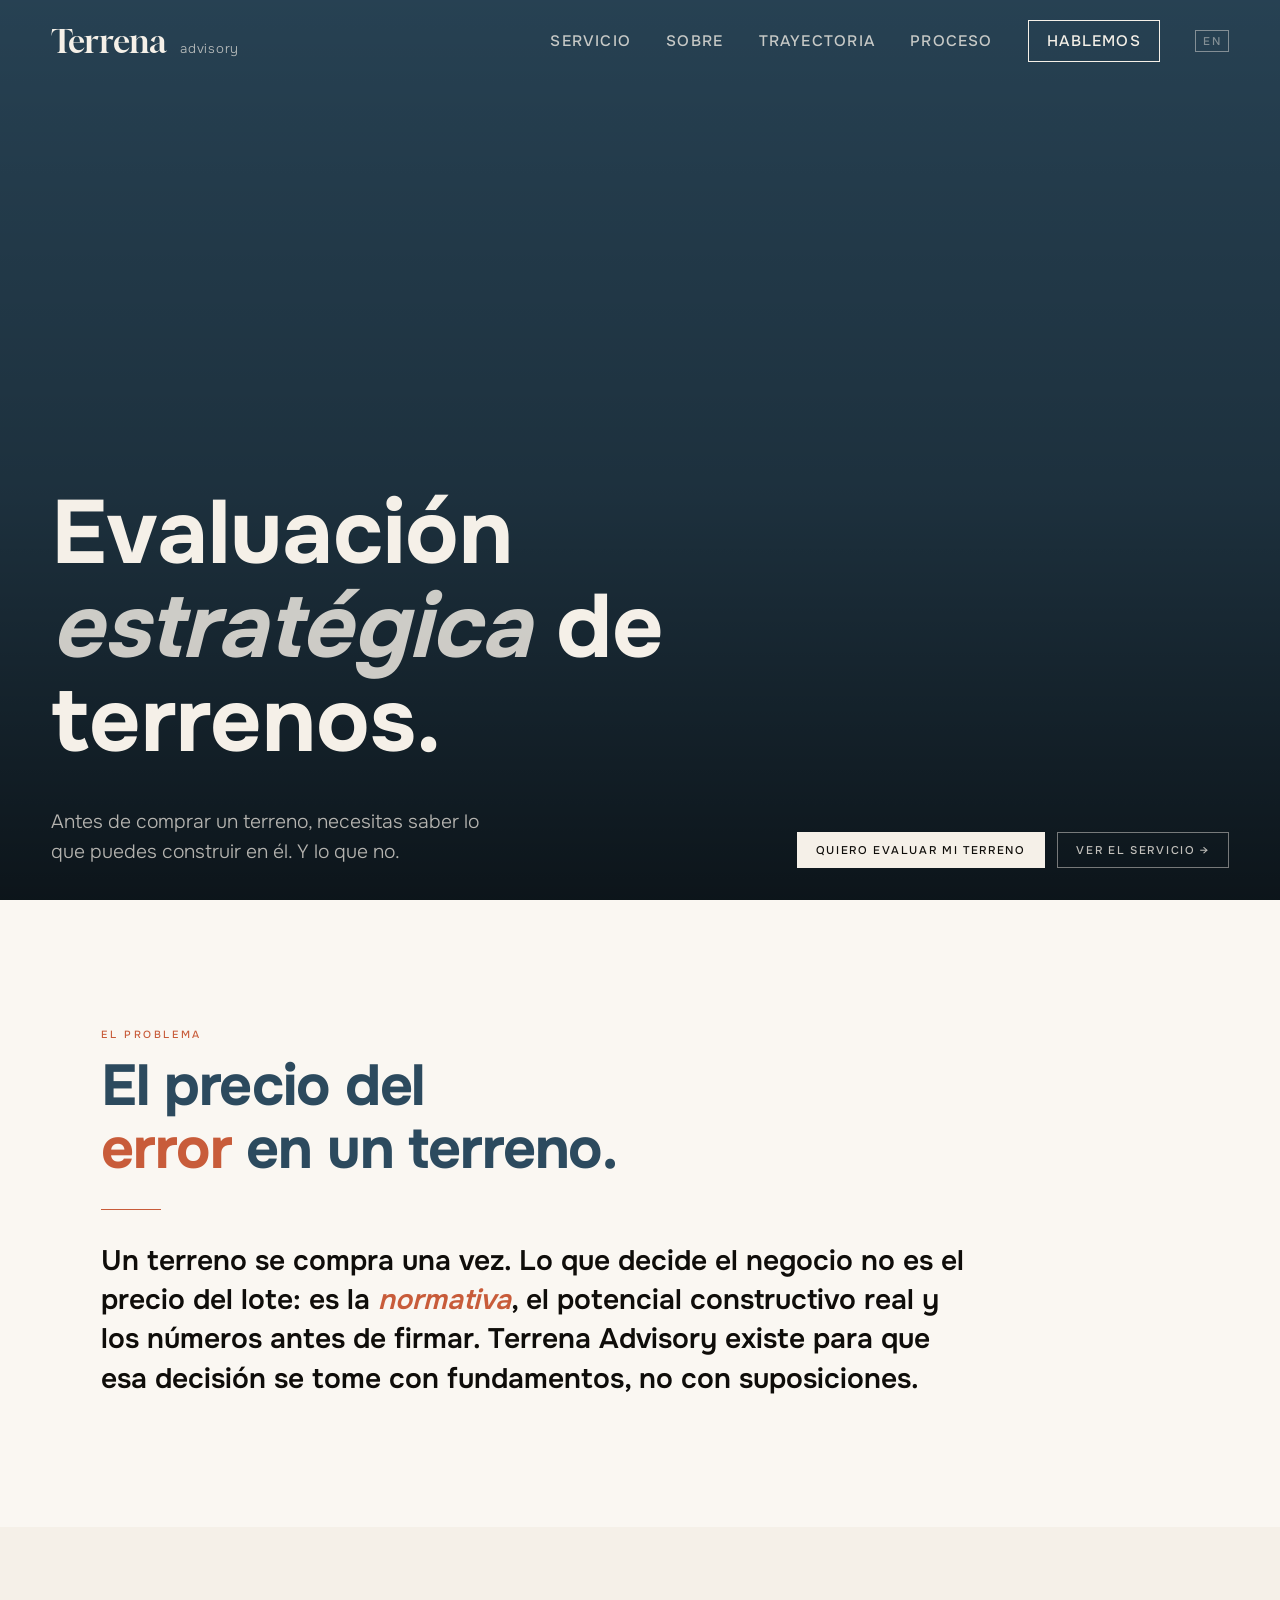
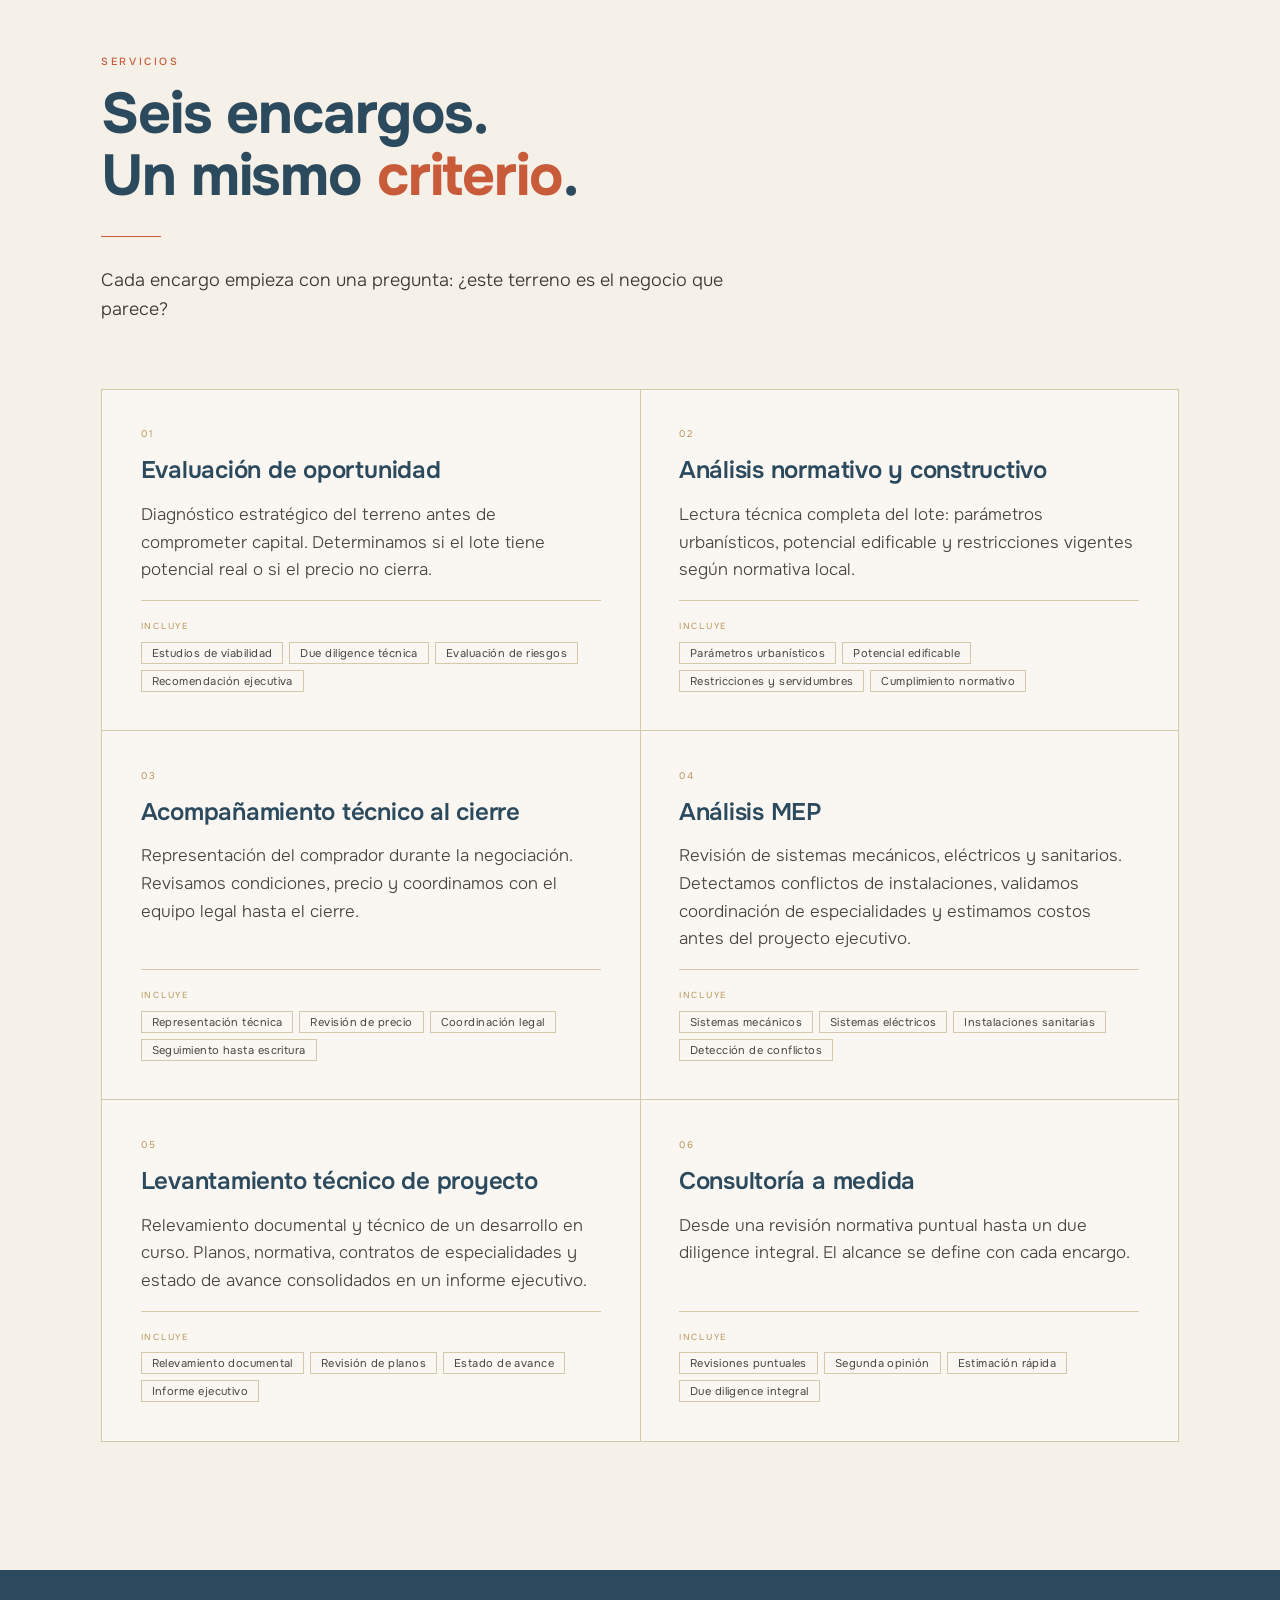
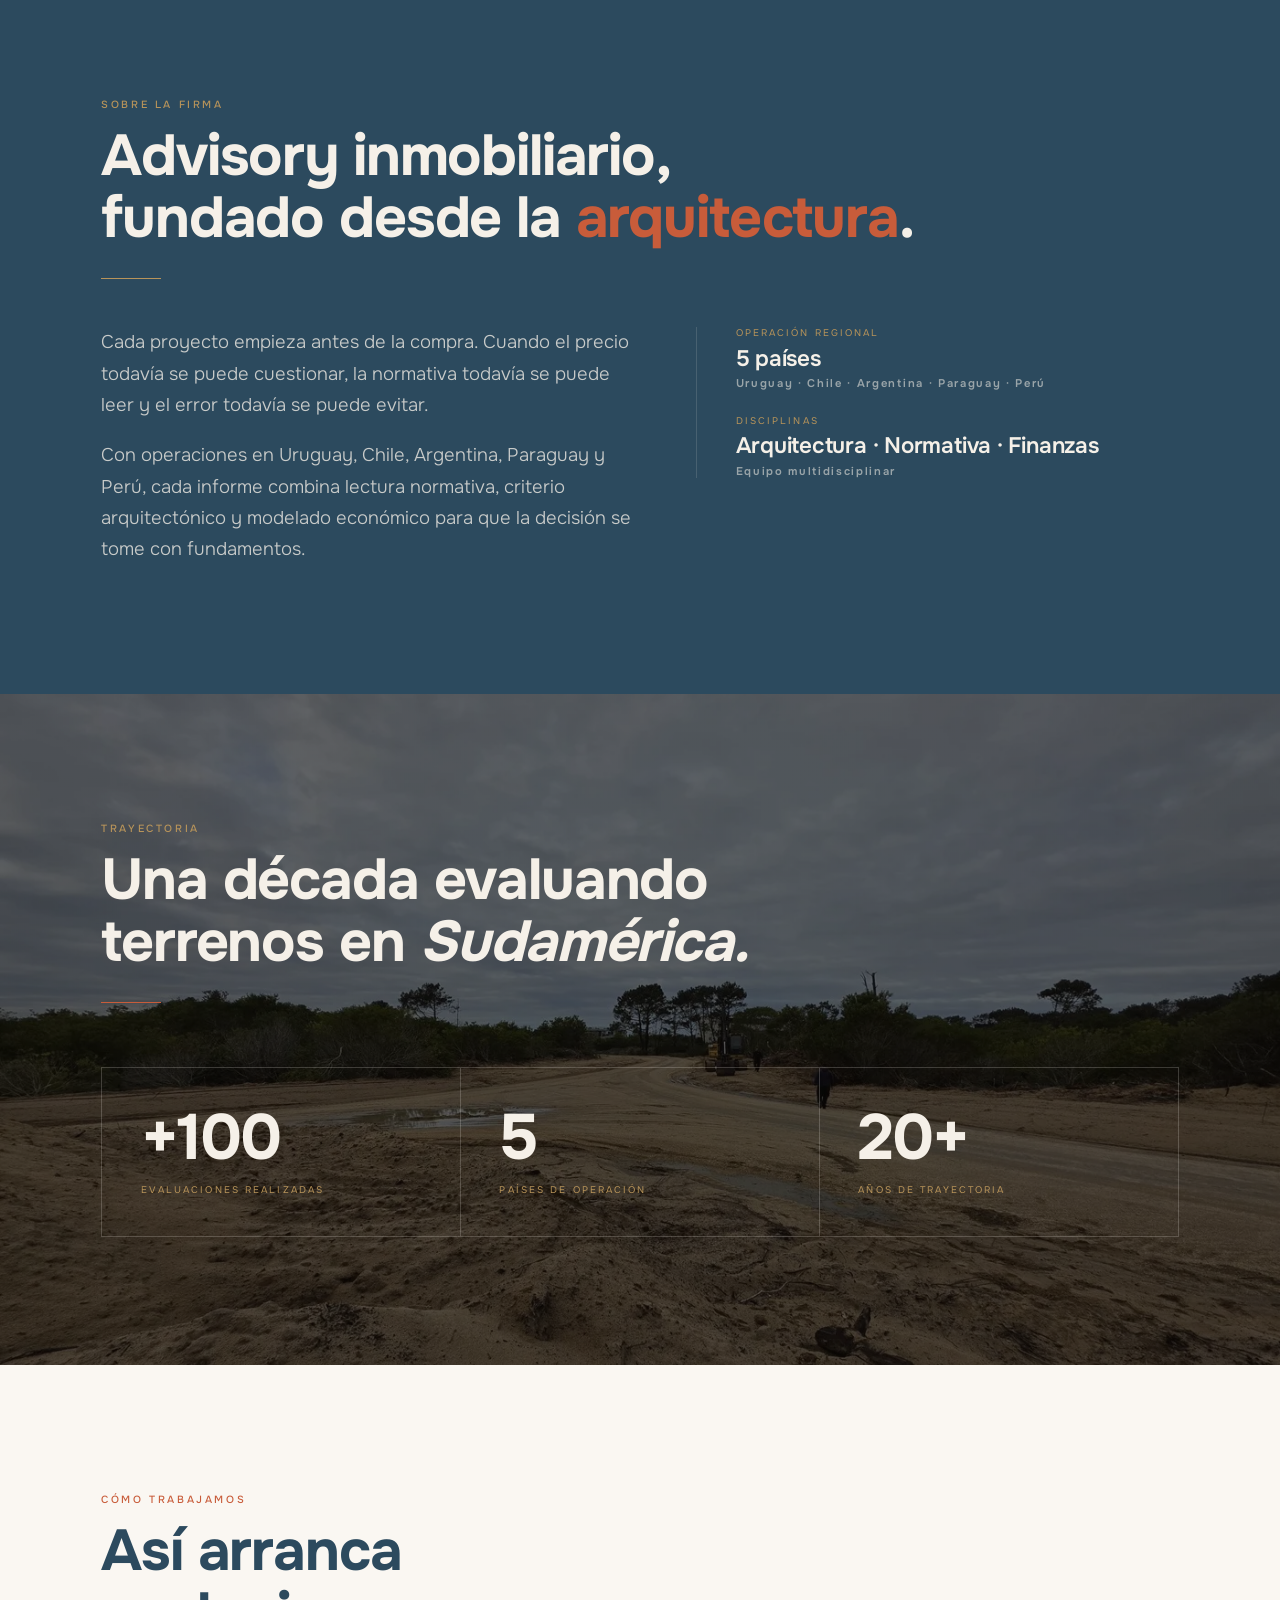
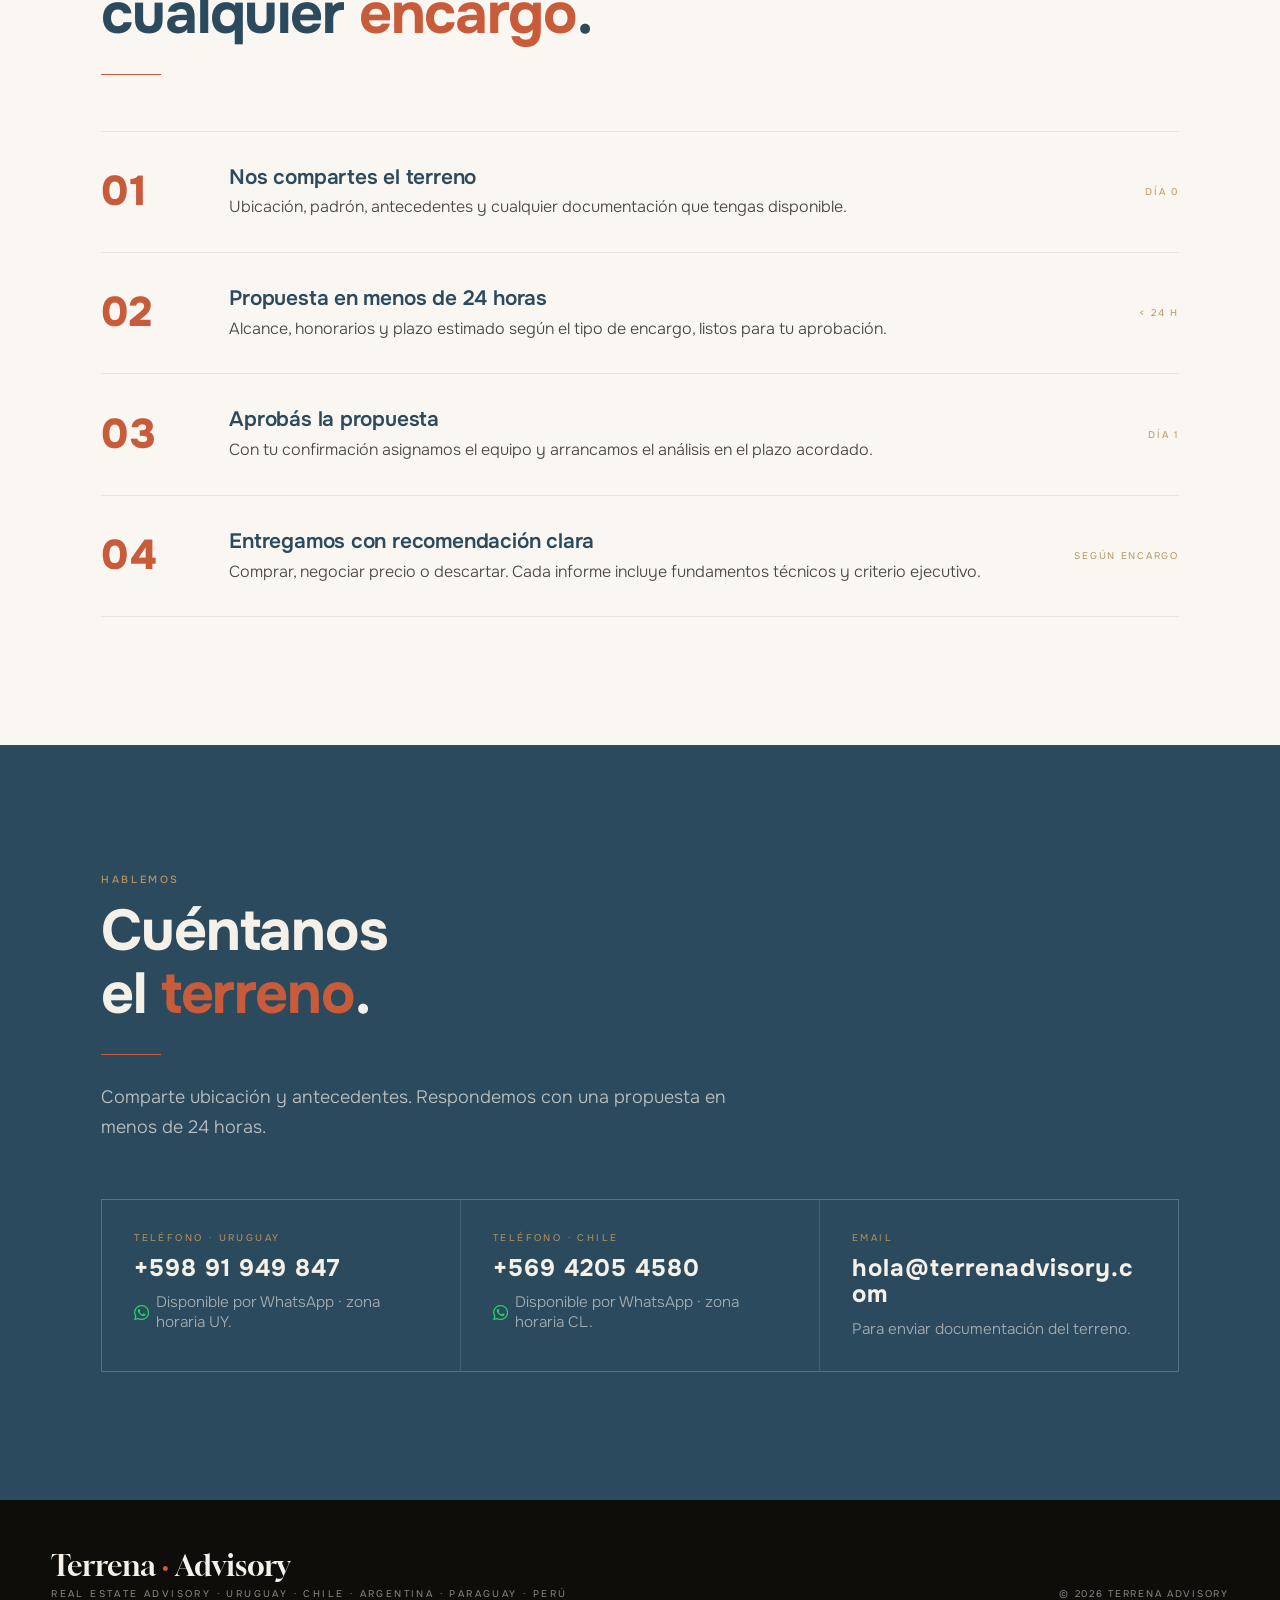
==== commit f6502f7d: "Update contact section: add Chile phone, WhatsApp icons on both numbers - Replace WhatsApp + single " ====
--- a/index.html
+++ b/index.html
@@ -6,12 +6,22 @@
 <title>Terrena Advisory — Evaluación estratégica de terrenos antes de comprar</title>
 <meta name="description" content="Firma de advisory inmobiliario fundada desde la arquitectura. Evaluación normativa, potencial constructivo y viabilidad económica de terrenos en Uruguay, Chile, Argentina, Paraguay y Perú." />
 <meta name="theme-color" content="#2c4a5e" />
+<meta name="geo.region" content="UY" />
+<meta name="geo.placename" content="Montevideo, Uruguay" />
+<meta name="geo.position" content="-34.9011;-56.1645" />
+<meta name="ICBM" content="-34.9011, -56.1645" />
 <meta property="og:title" content="Terrena Advisory — Evaluación estratégica de terrenos" />
 <meta property="og:description" content="Antes de comprar un terreno, necesitas saber exactamente qué puedes hacer con él. Firma de advisory inmobiliario en Uruguay, Chile, Argentina, Paraguay y Perú." />
 <meta property="og:type" content="website" />
 <meta property="og:url" content="https://terrenadvisory.com" />
 <meta property="og:locale" content="es_ES" />
+<meta property="og:image" content="https://terrenadvisory.com/images/og-image.jpg" />
+<meta property="og:image:width" content="1200" />
+<meta property="og:image:height" content="675" />
 <meta name="twitter:card" content="summary_large_image" />
+<meta name="twitter:title" content="Terrena Advisory — Evaluación estratégica de terrenos" />
+<meta name="twitter:description" content="Antes de comprar un terreno, necesitas saber exactamente qué puedes hacer con él. Advisory inmobiliario en Uruguay, Chile, Argentina, Paraguay y Perú." />
+<meta name="twitter:image" content="https://terrenadvisory.com/images/og-image.jpg" />
 
 <link rel="preconnect" href="https://fonts.googleapis.com" />
 <link rel="preconnect" href="https://fonts.gstatic.com" crossorigin />
@@ -23,6 +33,10 @@
 <link rel="alternate" hreflang="en" href="https://terrenadvisory.com/en/" />
 <link rel="alternate" hreflang="x-default" href="https://terrenadvisory.com/" />
 
+<link rel="icon" type="image/x-icon" href="/favicon.ico" />
+<link rel="icon" type="image/png" sizes="32x32" href="/favicon-32x32.png" />
+<link rel="icon" type="image/png" sizes="16x16" href="/favicon-16x16.png" />
+<link rel="apple-touch-icon" sizes="180x180" href="/apple-touch-icon.png" />
 <link rel="stylesheet" href="css/style.css" />
 
 <script type="application/ld+json">
@@ -31,14 +45,35 @@
   "@type": "ProfessionalService",
   "name": "Terrena Advisory",
   "url": "https://terrenadvisory.com",
-  "description": "Firma de advisory inmobiliario especializada en evaluación pre-compra de terrenos.",
+  "logo": "https://terrenadvisory.com/apple-touch-icon.png",
+  "image": "https://terrenadvisory.com/images/og-image.jpg",
+  "description": "Firma de advisory inmobiliario especializada en evaluación pre-compra de terrenos. Análisis normativo, potencial constructivo y viabilidad económica en Uruguay, Chile, Argentina, Paraguay y Perú.",
   "areaServed": ["Uruguay", "Chile", "Argentina", "Paraguay", "Perú"],
   "founder": {
     "@type": "Person",
     "name": "Diego Salinas Rivera"
   },
+  "address": {
+    "@type": "PostalAddress",
+    "addressCountry": "UY",
+    "addressRegion": "Montevideo"
+  },
   "telephone": "+598 91949847",
-  "email": "diego@terrenadvisory.com"
+  "email": "diego@terrenadvisory.com",
+  "contactPoint": {
+    "@type": "ContactPoint",
+    "telephone": "+598 91949847",
+    "contactType": "customer service",
+    "availableLanguage": ["Spanish", "English"]
+  },
+  "knowsAbout": [
+    "Evaluación de terrenos",
+    "Due diligence inmobiliario",
+    "Normativa urbana",
+    "Factibilidades",
+    "Análisis MEP",
+    "Infraestructura crítica"
+  ]
 }
 </script>
 </head>
@@ -334,20 +369,26 @@
 
     <div class="contact-grid">
       <a class="contact-card" href="https://wa.me/59891949847" target="_blank" rel="noopener">
-        <div class="contact-card-l">WhatsApp</div>
+        <div class="contact-card-l">Teléfono · Uruguay</div>
         <div class="contact-card-v">+598 91 949 847</div>
-        <div class="contact-card-d">Vía más rápida · respuesta en horas hábiles.</div>
+        <div class="contact-card-d">
+          <svg class="wa-icon" viewBox="0 0 24 24" aria-label="WhatsApp"><path d="M17.472 14.382c-.297-.149-1.758-.867-2.03-.967-.273-.099-.471-.148-.67.15-.197.297-.767.966-.94 1.164-.173.199-.347.223-.644.075-.297-.15-1.255-.463-2.39-1.475-.883-.788-1.48-1.761-1.653-2.059-.173-.297-.018-.458.13-.606.134-.133.298-.347.446-.52.149-.174.198-.298.298-.497.099-.198.05-.371-.025-.52-.075-.149-.669-1.612-.916-2.207-.242-.579-.487-.5-.669-.51-.173-.008-.371-.01-.57-.01-.198 0-.52.074-.792.372-.272.297-1.04 1.016-1.04 2.479 0 1.462 1.065 2.875 1.213 3.074.149.198 2.096 3.2 5.077 4.487.709.306 1.262.489 1.694.625.712.227 1.36.195 1.871.118.571-.085 1.758-.719 2.006-1.413.248-.694.248-1.289.173-1.413-.074-.124-.272-.198-.57-.347m-5.421 7.403h-.004a9.87 9.87 0 01-5.031-1.378l-.361-.214-3.741.982.998-3.648-.235-.374a9.86 9.86 0 01-1.51-5.26c.001-5.45 4.436-9.884 9.888-9.884 2.64 0 5.122 1.03 6.988 2.898a9.825 9.825 0 012.893 6.994c-.003 5.45-4.437 9.884-9.885 9.884m8.413-18.297A11.815 11.815 0 0012.05 0C5.495 0 .16 5.335.157 11.892c0 2.096.547 4.142 1.588 5.945L.057 24l6.305-1.654a11.882 11.882 0 005.683 1.448h.005c6.554 0 11.89-5.335 11.893-11.893a11.821 11.821 0 00-3.48-8.413Z"/></svg>
+          Disponible por WhatsApp · zona horaria UY.
+        </div>
+      </a>
+      <a class="contact-card" href="https://wa.me/56942054580" target="_blank" rel="noopener">
+        <div class="contact-card-l">Teléfono · Chile</div>
+        <div class="contact-card-v">+569 4205 4580</div>
+        <div class="contact-card-d">
+          <svg class="wa-icon" viewBox="0 0 24 24" aria-label="WhatsApp"><path d="M17.472 14.382c-.297-.149-1.758-.867-2.03-.967-.273-.099-.471-.148-.67.15-.197.297-.767.966-.94 1.164-.173.199-.347.223-.644.075-.297-.15-1.255-.463-2.39-1.475-.883-.788-1.48-1.761-1.653-2.059-.173-.297-.018-.458.13-.606.134-.133.298-.347.446-.52.149-.174.198-.298.298-.497.099-.198.05-.371-.025-.52-.075-.149-.669-1.612-.916-2.207-.242-.579-.487-.5-.669-.51-.173-.008-.371-.01-.57-.01-.198 0-.52.074-.792.372-.272.297-1.04 1.016-1.04 2.479 0 1.462 1.065 2.875 1.213 3.074.149.198 2.096 3.2 5.077 4.487.709.306 1.262.489 1.694.625.712.227 1.36.195 1.871.118.571-.085 1.758-.719 2.006-1.413.248-.694.248-1.289.173-1.413-.074-.124-.272-.198-.57-.347m-5.421 7.403h-.004a9.87 9.87 0 01-5.031-1.378l-.361-.214-3.741.982.998-3.648-.235-.374a9.86 9.86 0 01-1.51-5.26c.001-5.45 4.436-9.884 9.888-9.884 2.64 0 5.122 1.03 6.988 2.898a9.825 9.825 0 012.893 6.994c-.003 5.45-4.437 9.884-9.885 9.884m8.413-18.297A11.815 11.815 0 0012.05 0C5.495 0 .16 5.335.157 11.892c0 2.096.547 4.142 1.588 5.945L.057 24l6.305-1.654a11.882 11.882 0 005.683 1.448h.005c6.554 0 11.89-5.335 11.893-11.893a11.821 11.821 0 00-3.48-8.413Z"/></svg>
+          Disponible por WhatsApp · zona horaria CL.
+        </div>
       </a>
       <a class="contact-card" href="mailto:hola@terrenadvisory.com">
         <div class="contact-card-l">Email</div>
         <div class="contact-card-v">hola@terrenadvisory.com</div>
         <div class="contact-card-d">Para enviar documentación del terreno.</div>
       </a>
-      <a class="contact-card" href="tel:+59891949847">
-        <div class="contact-card-l">Teléfono</div>
-        <div class="contact-card-v">+598 91 949 847</div>
-        <div class="contact-card-d">Llamada directa · zona horaria UY.</div>
-      </a>
     </div>
   </div>
 </section>
--- a/css/style.css
+++ b/css/style.css
@@ -168,6 +168,18 @@
   border: 1px solid var(--gold);
   align-self: flex-start;
   color: var(--gold);
+}
+.mobile-menu .mobile-lang {
+  margin-top: 1.5rem;
+  font-family: var(--f-sans);
+  font-size: 0.7rem;
+  font-weight: 700;
+  letter-spacing: 0.14em;
+  text-transform: uppercase;
+  padding: 0.4em 0.8em;
+  border: 1px solid currentColor;
+  align-self: flex-start;
+  opacity: 0.6;
 }
 
 /* ── HERO ───────────────────────────── */
@@ -834,6 +846,15 @@
   font-size: 0.95rem;
   font-weight: 300;
   color: rgba(245, 240, 232, 0.6);
+  display: flex;
+  align-items: center;
+  gap: 0.45em;
+}
+.wa-icon {
+  width: 1em;
+  height: 1em;
+  fill: #25D366;
+  flex-shrink: 0;
 }
 
 /* ── FOTO FULL-BLEED ────────────────── */
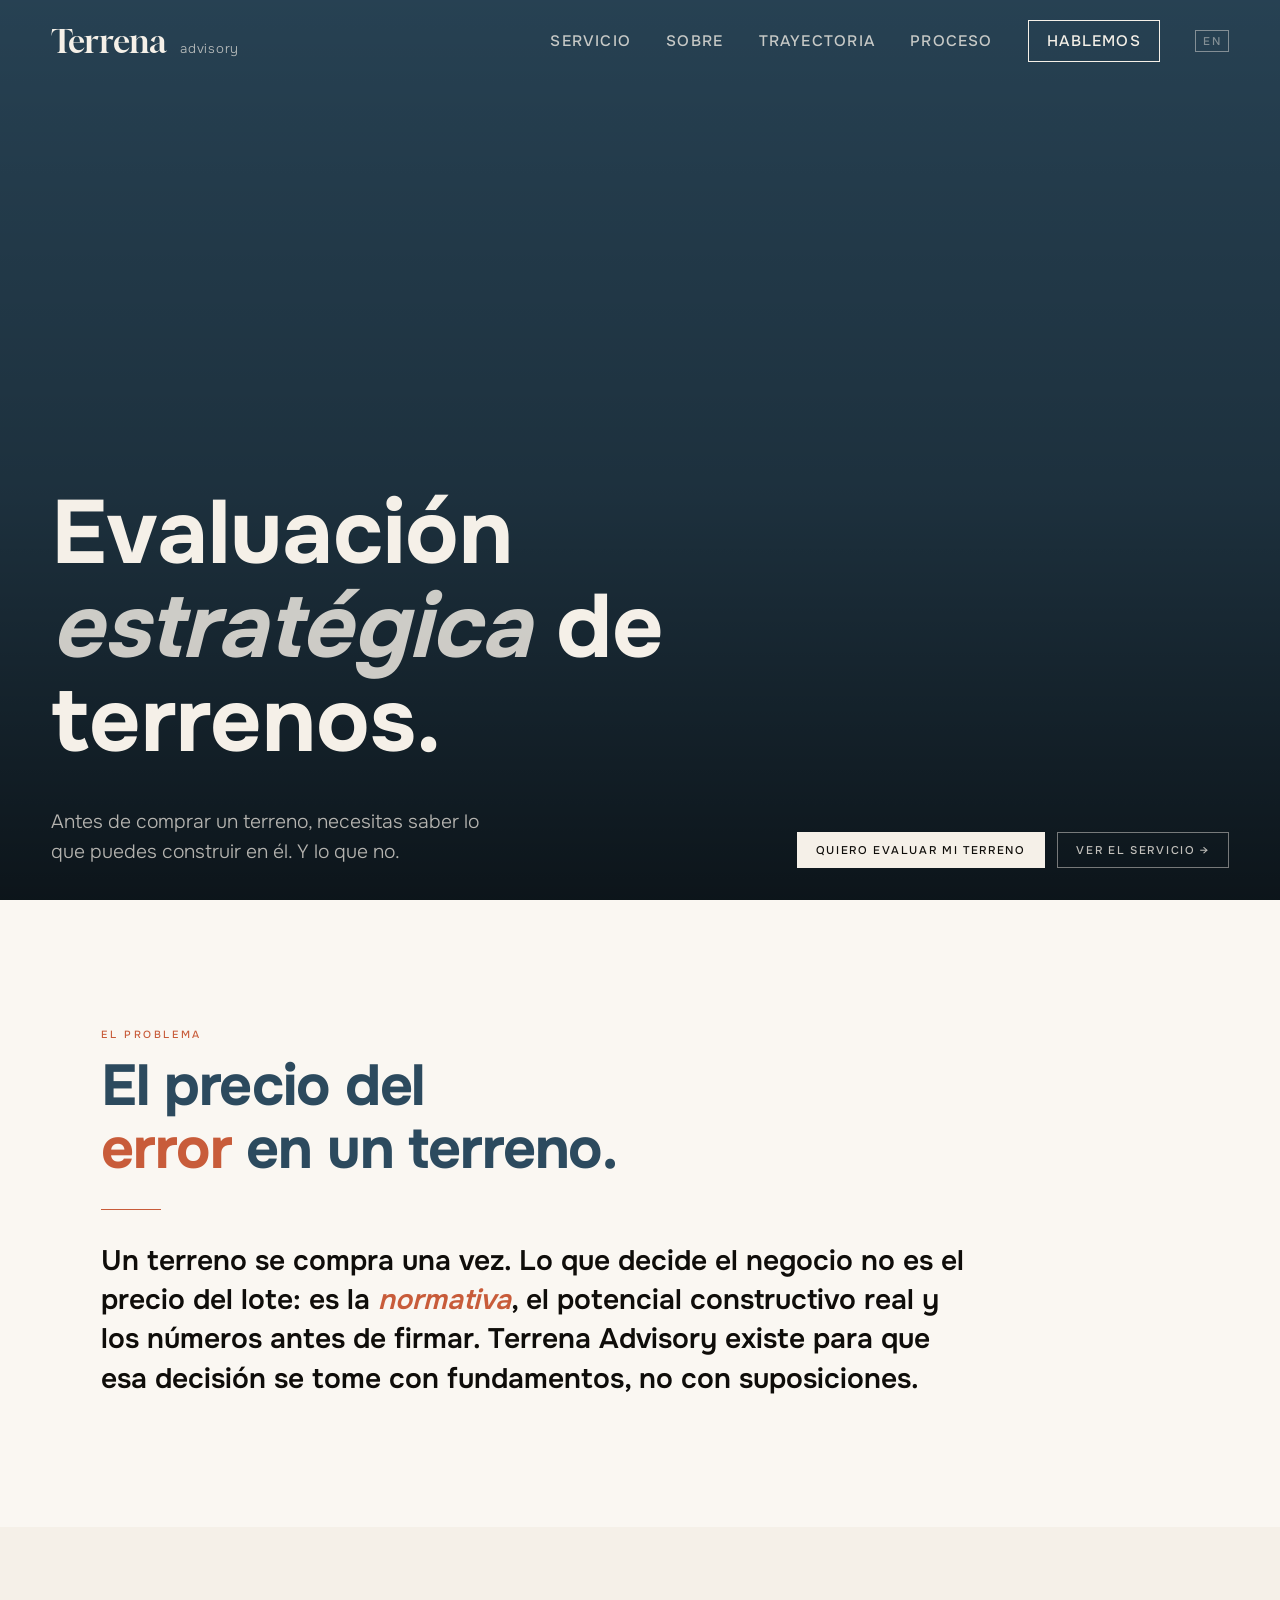
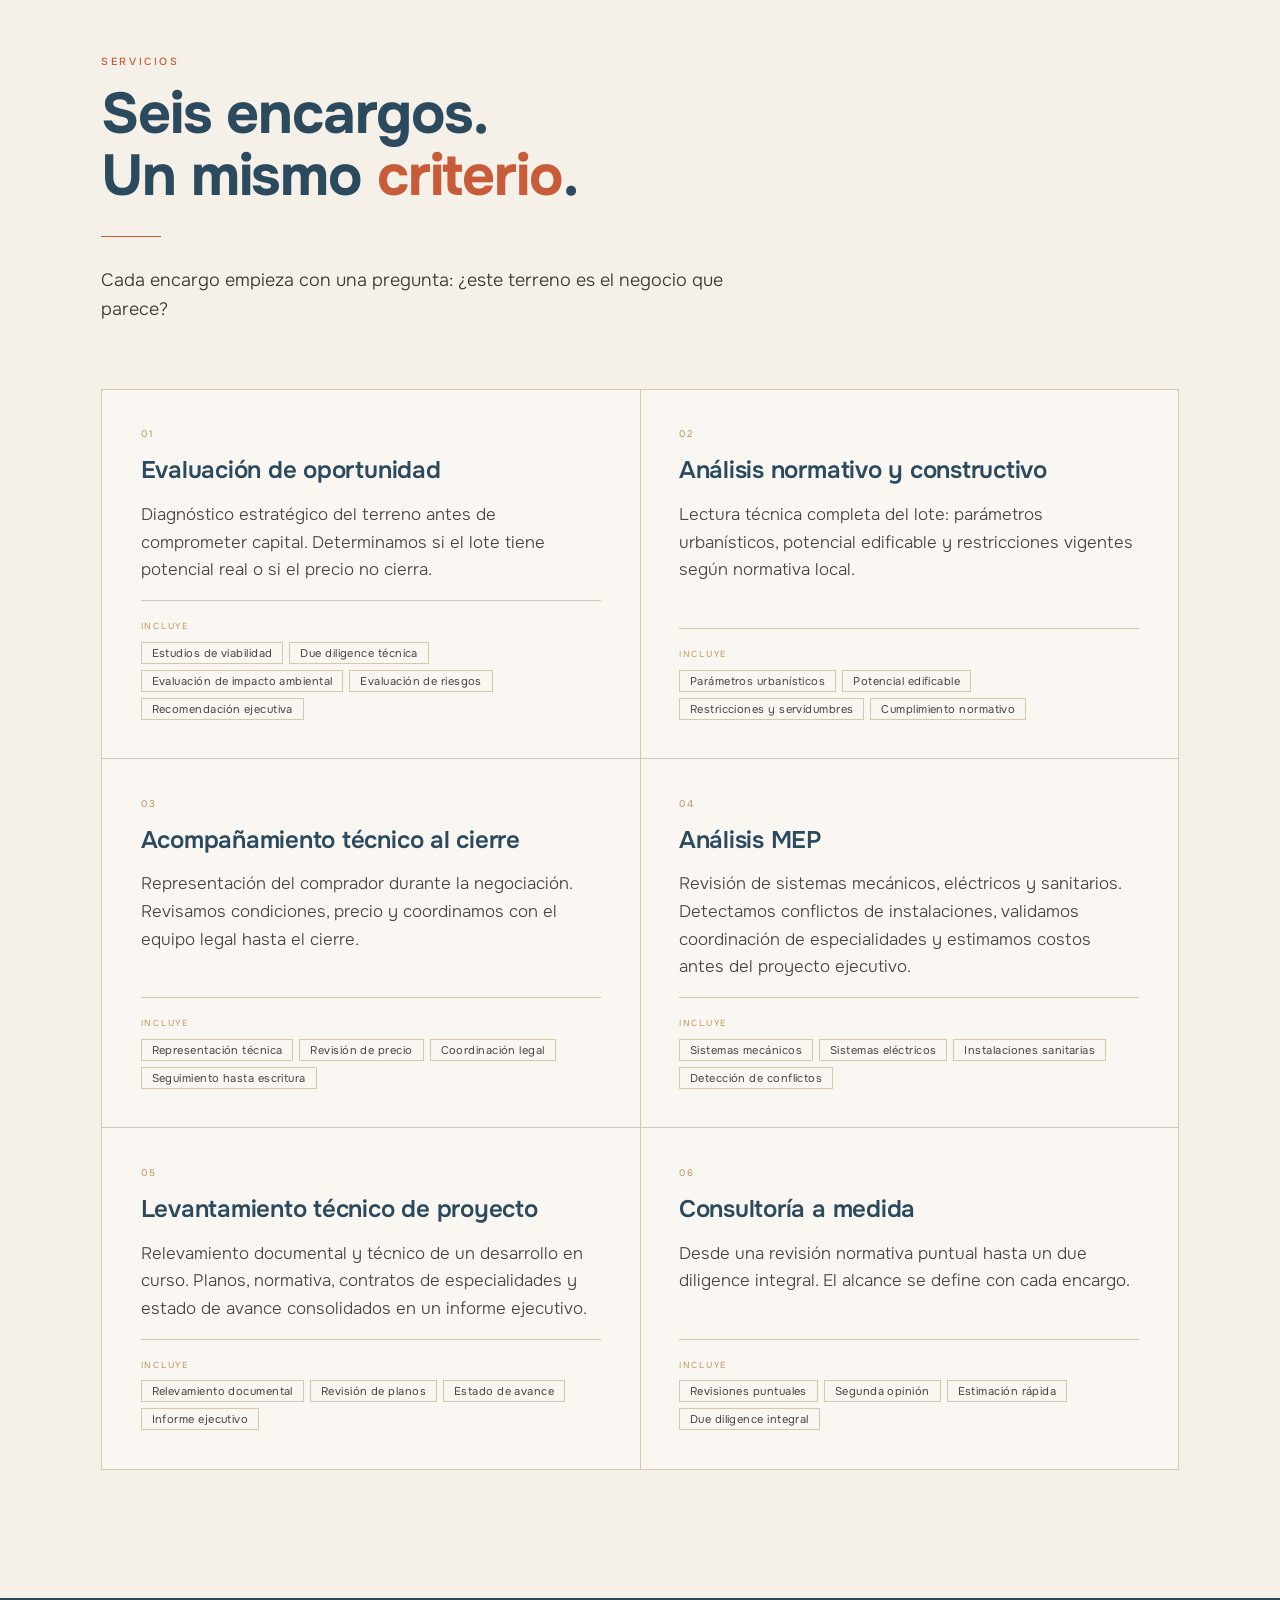
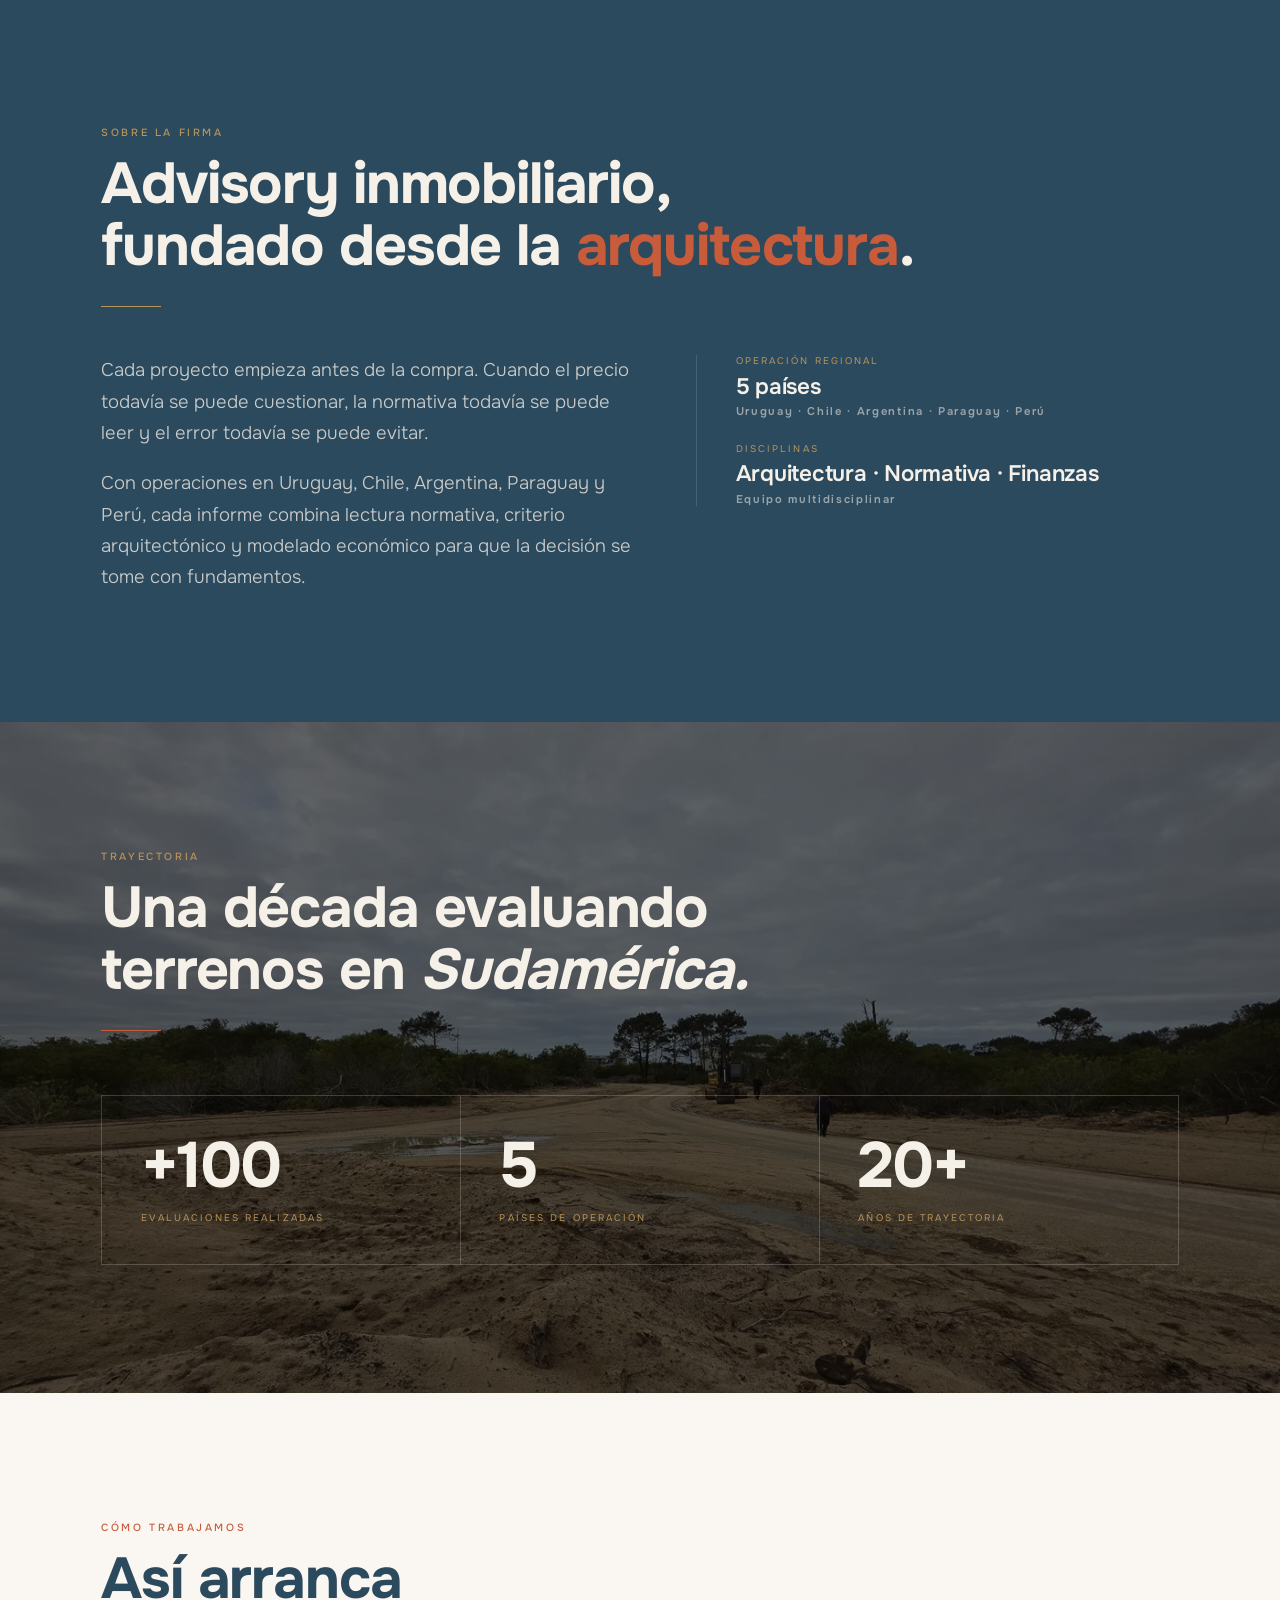
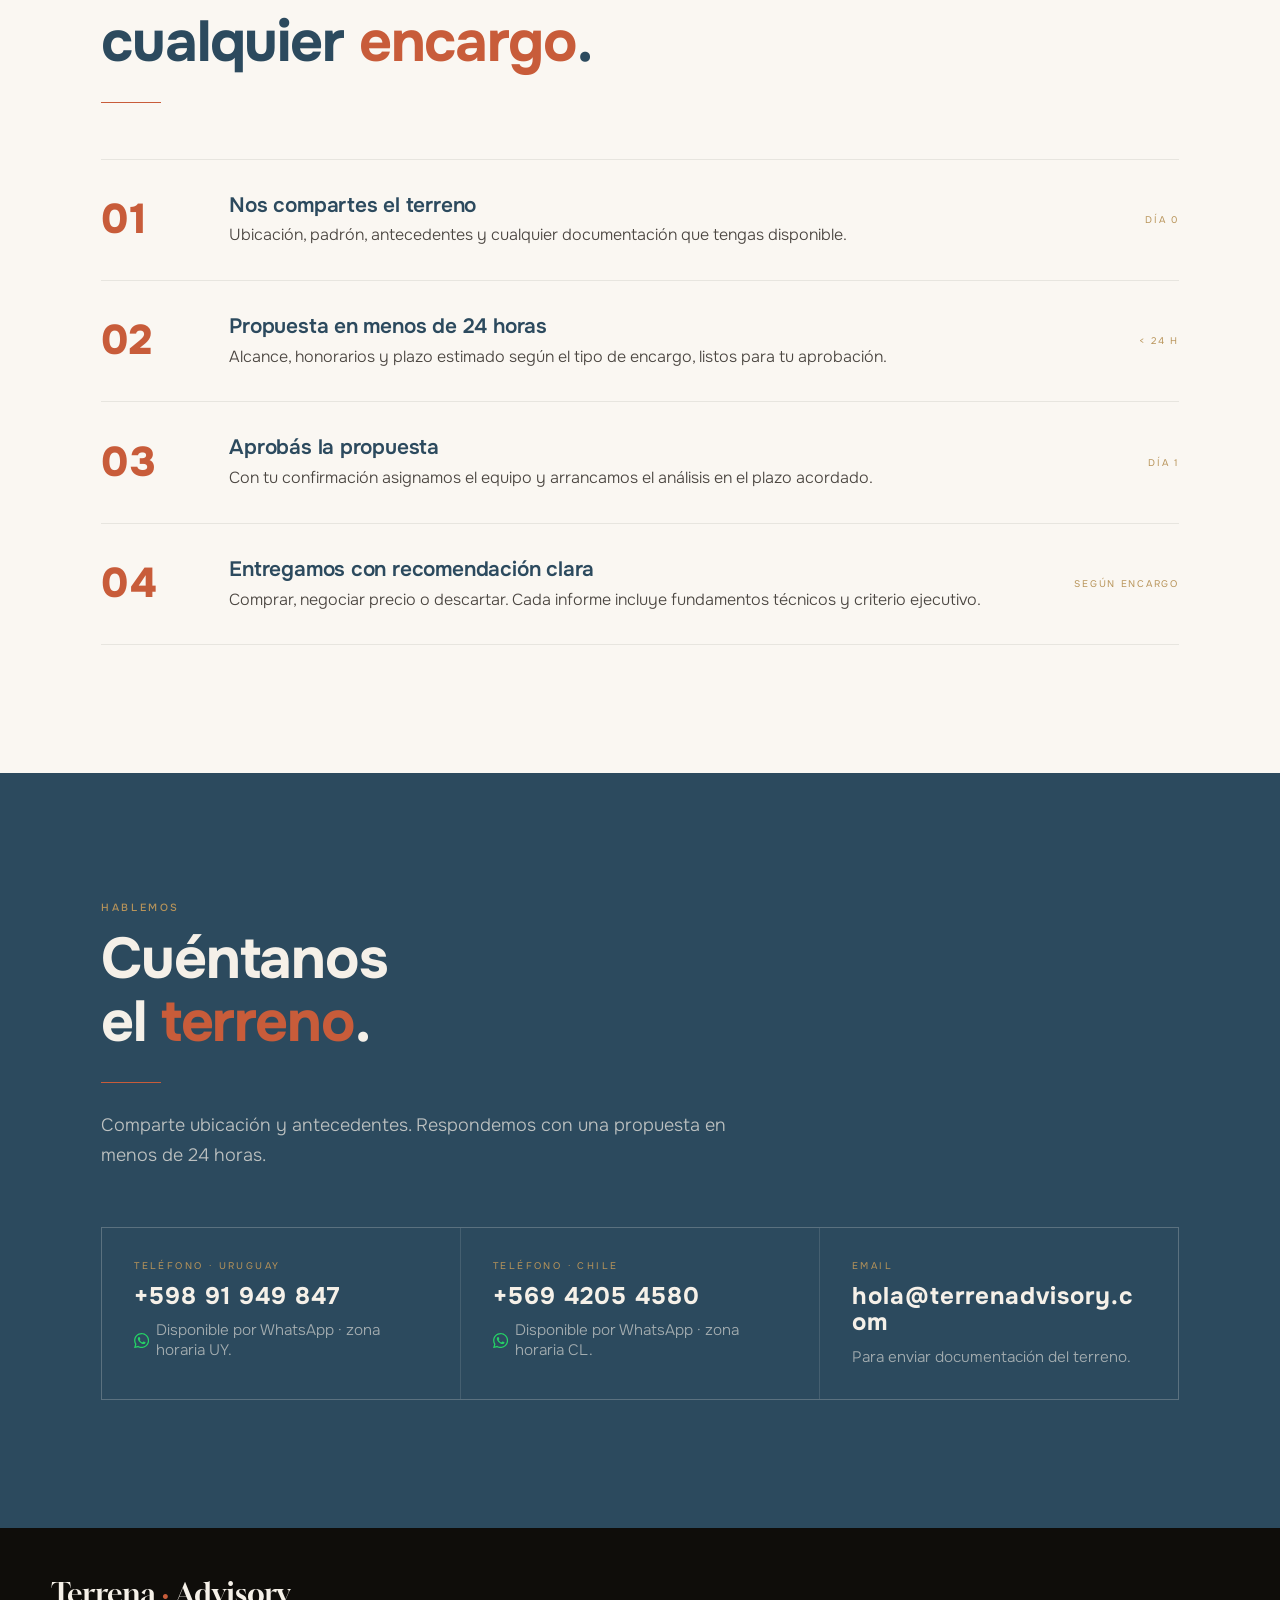
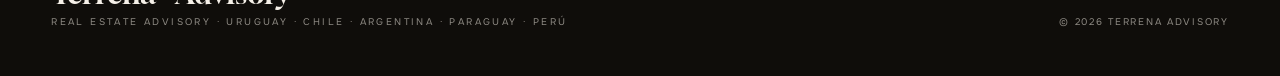
==== commit 17ea19ef: "Servicios: agrega Evaluación de impacto ambiental a due diligence (ES + EN)" ====
--- a/index.html
+++ b/index.html
@@ -1,6 +1,14 @@
 <!DOCTYPE html>
 <html lang="es">
 <head>
+<!-- Google tag (gtag.js) -->
+<script async src="https://www.googletagmanager.com/gtag/js?id=G-542Y23ZTML"></script>
+<script>
+  window.dataLayer = window.dataLayer || [];
+  function gtag(){dataLayer.push(arguments);}
+  gtag('js', new Date());
+  gtag('config', 'G-542Y23ZTML');
+</script>
 <meta charset="UTF-8" />
 <meta name="viewport" content="width=device-width, initial-scale=1.0" />
 <title>Terrena Advisory — Evaluación estratégica de terrenos antes de comprar</title>
@@ -165,6 +173,7 @@
           <div class="pillar-tags">
             <span class="pillar-tag">Estudios de viabilidad</span>
             <span class="pillar-tag">Due diligence técnica</span>
+            <span class="pillar-tag">Evaluación de impacto ambiental</span>
             <span class="pillar-tag">Evaluación de riesgos</span>
             <span class="pillar-tag">Recomendación ejecutiva</span>
           </div>
